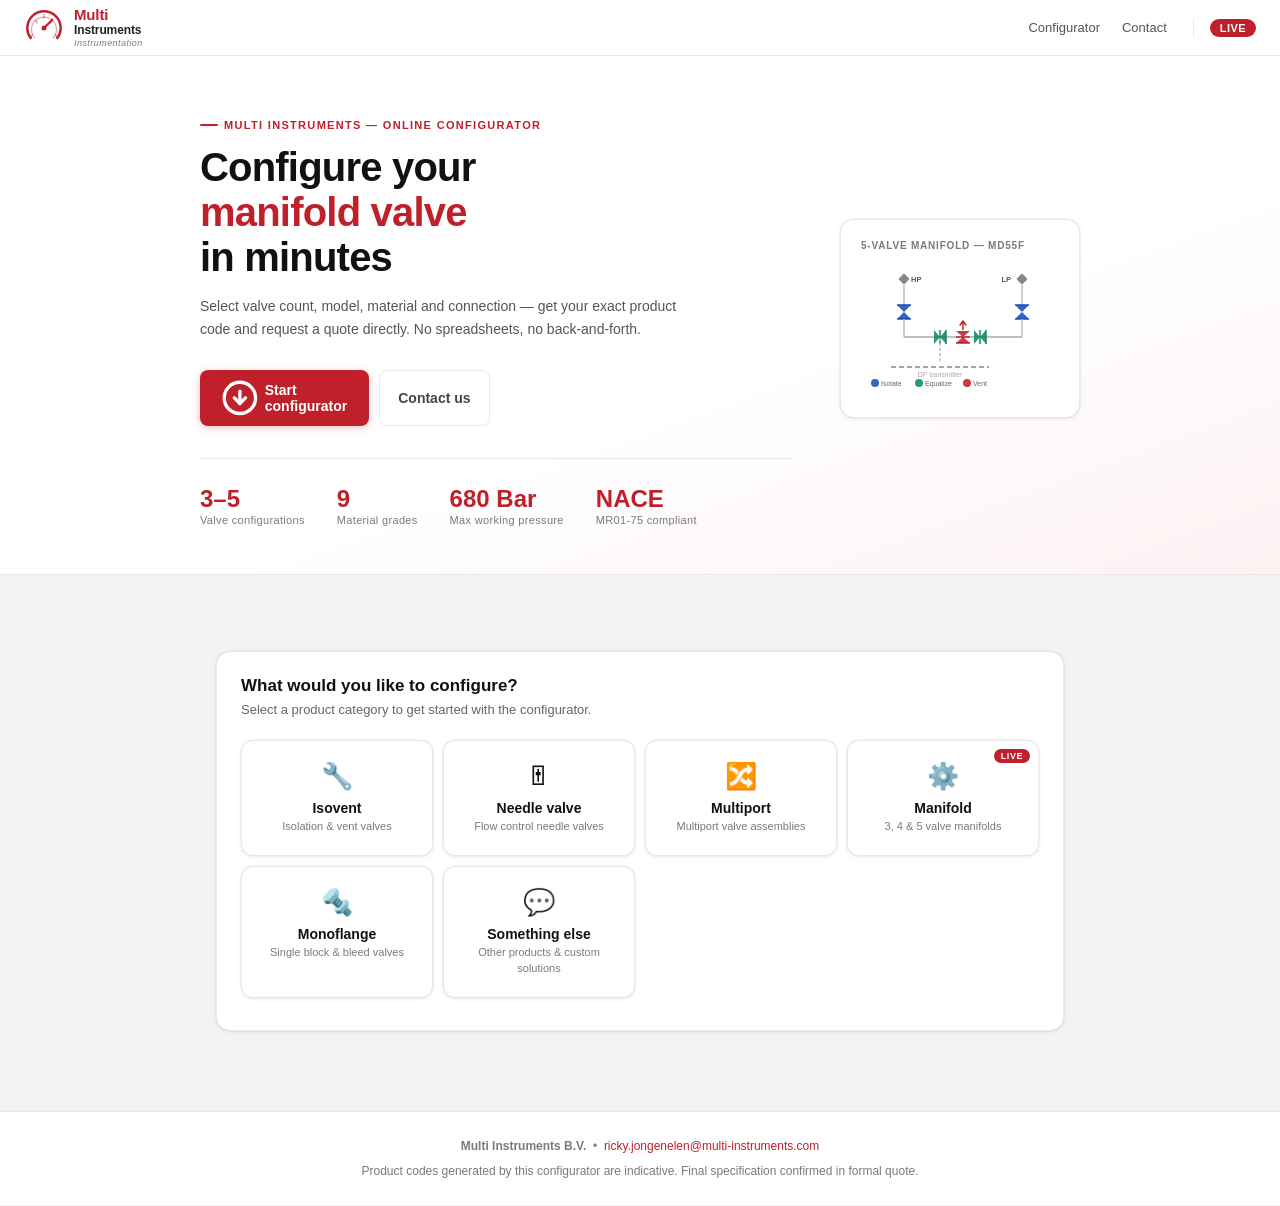
==== bundle.html @ 16dd03d9 "Add self-contained bundle.html for htmlpreview Single file with CSS and JS inlined for zero-dependen" ====
<!DOCTYPE html>
<html lang="en">
<head>
<meta charset="UTF-8">
<meta name="viewport" content="width=device-width,initial-scale=1">
<title>Multi Instruments — Product Configurator</title>
<style>
/* ── Reset & Base ───────────────────────────────────────── */
*, *::before, *::after { box-sizing: border-box; margin: 0; padding: 0; }

:root {
  --red:     #C0202A;
  --red-dk:  #9a1820;
  --red-lt:  rgba(192,32,42,.08);
  --blue:    #1a4db8;
  --green:   #0e8a65;
  --border:  #e8e8e8;
  --bg:      #f2f3f5;
  --text:    #111;
  --muted:   #7a7a7a;
  --card-shadow: 0 1px 4px rgba(0,0,0,.07), 0 0 0 .5px rgba(0,0,0,.06);
}

html { scroll-behavior: smooth; }
body {
  font-family: Arial, sans-serif;
  background: var(--bg);
  color: var(--text);
  min-height: 100vh;
  -webkit-font-smoothing: antialiased;
}

/* ── Topbar ─────────────────────────────────────────────── */
.topbar {
  background: #fff;
  border-bottom: 1px solid var(--border);
  padding: 0 1.5rem;
  height: 56px;
  display: flex;
  align-items: center;
  justify-content: space-between;
  position: sticky;
  top: 0;
  z-index: 100;
}

.logo-wrap {
  display: flex;
  align-items: center;
  gap: 10px;
  text-decoration: none;
}
.logo-mark { width: 40px; height: 40px; flex-shrink: 0; }

.logo-text { display: flex; flex-direction: column; gap: 0; }
.logo-text .l1 {
  font-size: 15px; font-weight: 900; color: var(--red);
  font-family: "Arial Black", sans-serif;
  line-height: 1.1; letter-spacing: -.01em;
}
.logo-text .l2 {
  font-size: 12px; font-weight: 900; color: #222;
  font-family: "Arial Black", sans-serif;
  line-height: 1.1; letter-spacing: -.01em;
}
.logo-text .l3 {
  font-size: 9px; color: var(--muted);
  font-style: italic; letter-spacing: .05em; margin-top: 1px;
}

.topbar-right { display: flex; align-items: center; gap: 1rem; }
.topbar-nav { display: flex; gap: 2px; }
.topbar-nav a {
  font-size: 13px; color: #555; text-decoration: none;
  padding: 5px 10px; border-radius: 6px;
  transition: background .15s, color .15s;
}
.topbar-nav a:hover { background: var(--red-lt); color: var(--red); }

.topbar-divider { width: 1px; height: 20px; background: var(--border); }
.topbar-badge {
  font-size: 11px; background: var(--red); color: #fff;
  padding: 3px 10px; border-radius: 20px;
  font-weight: 700; letter-spacing: .04em;
}

/* ── Hero ───────────────────────────────────────────────── */
.hero {
  background: linear-gradient(160deg, #fff 60%, #fdf1f2 100%);
  border-bottom: 1px solid var(--border);
  padding: 3.5rem 1.5rem 3rem;
}

.hero-inner {
  max-width: 880px;
  margin: 0 auto;
  display: grid;
  grid-template-columns: 1fr auto;
  gap: 3rem;
  align-items: center;
}

.hero-eyebrow {
  display: inline-flex; align-items: center; gap: 6px;
  font-size: 11px; font-weight: 700; letter-spacing: .12em;
  text-transform: uppercase; color: var(--red);
  margin-bottom: .85rem;
}
.hero-eyebrow::before {
  content: ""; width: 18px; height: 2px; background: var(--red); border-radius: 1px;
}

.hero h1 {
  font-size: clamp(1.65rem, 3.5vw, 2.5rem);
  font-weight: 900;
  font-family: "Arial Black", sans-serif;
  color: var(--text);
  line-height: 1.13;
  margin-bottom: .9rem;
  letter-spacing: -.02em;
}
.hero h1 em { font-style: normal; color: var(--red); }

.hero-sub {
  font-size: 14px; color: #555; max-width: 480px;
  line-height: 1.7; margin-bottom: 1.75rem;
}

.hero-actions { display: flex; gap: 10px; flex-wrap: wrap; }

.btn-hero {
  display: inline-flex; align-items: center; gap: 7px;
  background: var(--red); color: #fff;
  padding: 10px 22px; border-radius: 8px;
  font-size: 14px; font-weight: 700; text-decoration: none;
  border: none; cursor: pointer; font-family: inherit;
  transition: background .15s, transform .1s, box-shadow .15s;
  box-shadow: 0 2px 8px rgba(192,32,42,.25);
}
.btn-hero:hover { background: var(--red-dk); transform: translateY(-1px); box-shadow: 0 4px 14px rgba(192,32,42,.3); }

.btn-hero-ghost {
  display: inline-flex; align-items: center; gap: 7px;
  background: transparent; color: #444;
  padding: 10px 18px; border-radius: 8px;
  font-size: 14px; font-weight: 600; text-decoration: none;
  border: 1px solid var(--border); cursor: pointer; font-family: inherit;
  transition: background .15s, border-color .15s;
}
.btn-hero-ghost:hover { background: #f5f5f5; border-color: #ccc; }

/* Spec badges in hero */
.hero-specs {
  display: flex; gap: 0; margin-top: 2rem;
  border-top: 1px solid var(--border); padding-top: 1.75rem;
  flex-wrap: wrap; gap: 2rem;
}
.hero-spec { text-align: left; }
.hero-spec .val {
  font-size: 24px; font-weight: 900; color: var(--red);
  font-family: "Arial Black", sans-serif; line-height: 1;
}
.hero-spec .lbl { font-size: 11px; color: var(--muted); margin-top: 3px; letter-spacing: .03em; }

/* Hero visual (right side) */
.hero-visual {
  width: 240px; flex-shrink: 0;
}
.hero-visual-inner {
  background: #fff;
  border: 1px solid var(--border);
  border-radius: 14px;
  padding: 1.25rem;
  box-shadow: var(--card-shadow);
}
.hero-visual-label {
  font-size: 10px; font-weight: 700; letter-spacing: .08em;
  text-transform: uppercase; color: var(--muted); margin-bottom: .75rem;
}

/* ── Configurator section ───────────────────────────────── */
#configurator { scroll-margin-top: 56px; }
.main { max-width: 880px; margin: 0 auto; padding: 1.75rem 1rem 4rem; }

/* ── Progress ───────────────────────────────────────────── */
.step-header { margin-bottom: 1.25rem; }
.prog { display: flex; gap: 3px; margin-bottom: .6rem; }
.ps {
  flex: 1; height: 3px; border-radius: 2px; background: #ddd;
  transition: background .3s, opacity .3s;
}
.ps.done   { background: var(--red); }
.ps.active { background: var(--red); opacity: .4; }
.prog-meta { display: flex; justify-content: space-between; align-items: center; }
.prog-label { font-size: 11px; color: var(--muted); letter-spacing: .05em; text-transform: uppercase; }
.code-pill {
  font-family: monospace; font-size: 11px;
  background: #111; color: var(--red);
  padding: 3px 10px; border-radius: 20px;
  letter-spacing: .05em; transition: opacity .3s;
}

/* ── Cards ──────────────────────────────────────────────── */
.card {
  background: #fff;
  border-radius: 14px;
  border: 1px solid var(--border);
  padding: 1.5rem;
  margin-bottom: 1rem;
  box-shadow: var(--card-shadow);
}

.stitle { font-size: 17px; font-weight: 700; color: var(--text); margin-bottom: 4px; }
.sdesc  { font-size: 13px; color: #666; margin-bottom: 1.25rem; line-height: 1.6; }

/* ── Landing grid ───────────────────────────────────────── */
.landing-grid {
  display: grid;
  grid-template-columns: repeat(auto-fit, minmax(165px, 1fr));
  gap: 10px; margin-bottom: .5rem;
}

.lcard {
  border: 1px solid var(--border); border-radius: 12px;
  padding: 1.25rem 1rem; cursor: pointer; text-align: center;
  position: relative; overflow: hidden; background: #fff;
  transition: border-color .15s, box-shadow .15s, transform .15s;
  box-shadow: var(--card-shadow);
}
.lcard:hover { border-color: var(--red); box-shadow: 0 4px 16px rgba(192,32,42,.1); transform: translateY(-1px); }
.lcard .licon { font-size: 26px; margin-bottom: 8px; }
.lcard .lname { font-size: 14px; font-weight: 700; color: var(--text); margin-bottom: 3px; }
.lcard .lsub  { font-size: 11px; color: var(--muted); line-height: 1.45; }

.live-badge {
  position: absolute; top: 8px; right: 8px;
  font-size: 9px; background: var(--red); color: #fff;
  padding: 2px 7px; border-radius: 10px;
  font-weight: 700; letter-spacing: .06em;
}

/* ── Valve type cards ───────────────────────────────────── */
.type-grid { display: grid; grid-template-columns: repeat(3, 1fr); gap: 10px; margin-bottom: 1.25rem; }

.tcard {
  border: 1px solid var(--border); border-radius: 12px;
  padding: 1.25rem 1rem 1rem; cursor: pointer; text-align: center;
  background: #fff; position: relative; overflow: hidden;
  transition: border-color .15s, box-shadow .15s, transform .15s;
  box-shadow: var(--card-shadow);
}
.tcard::before {
  content: ""; position: absolute; top: 0; left: 0; right: 0;
  height: 3px; background: #e0e0e0; transition: background .15s;
}
.tcard:hover { border-color: var(--red); box-shadow: 0 4px 14px rgba(192,32,42,.1); transform: translateY(-1px); }
.tcard:hover::before, .tcard.sel::before { background: var(--red); }
.tcard.sel { border-color: var(--red); background: #fffafa; }

.tc-num   { font-size: 42px; font-weight: 900; color: var(--red); line-height: 1.05; font-family: "Arial Black", monospace; }
.tc-label { font-size: 13px; font-weight: 700; color: var(--text); margin-top: 5px; }
.tc-sub   { font-size: 11px; color: var(--muted); margin-top: 3px; line-height: 1.4; }

/* ── Model grid ─────────────────────────────────────────── */
.og { display: grid; grid-template-columns: repeat(auto-fit, minmax(200px, 1fr)); gap: 10px; margin-bottom: 1.1rem; }

.oc {
  border: 1px solid var(--border); border-radius: 12px;
  padding: .9rem; cursor: pointer; background: #fff;
  transition: border-color .15s, box-shadow .15s, transform .12s;
  position: relative; box-shadow: var(--card-shadow);
}
.oc:hover { border-color: var(--red); box-shadow: 0 4px 14px rgba(192,32,42,.1); transform: translateY(-1px); }
.oc.sel   { border-color: var(--red); background: #fffafa; }
.oc.sel::after {
  content: "✓"; position: absolute; top: 9px; right: 11px;
  font-size: 12px; font-weight: 700; color: var(--red);
}
.oc .cc   { font-size: 13px; font-weight: 700; color: var(--red); font-family: monospace; letter-spacing: .05em; margin-bottom: 4px; }
.oc .cdiv { width: 100%; height: 1px; background: #f0f0f0; margin-bottom: 7px; }
.oc .cn   { font-size: 12px; font-weight: 700; color: var(--text); margin-bottom: 3px; }
.oc .cs   { font-size: 11px; color: var(--muted); line-height: 1.45; margin-bottom: 8px; }
.oc .valve-schema { border-radius: 8px; background: #f8f8f8; overflow: hidden; }

/* ── Option cards (smaller) ─────────────────────────────── */
.og2 { display: grid; grid-template-columns: repeat(auto-fit, minmax(148px, 1fr)); gap: 8px; margin-bottom: 1.1rem; }

.oc2 {
  border: 1px solid var(--border); border-radius: 10px;
  padding: .8rem; cursor: pointer; background: #fff;
  transition: border-color .15s, box-shadow .15s, transform .12s;
  position: relative; box-shadow: var(--card-shadow);
}
.oc2:hover { border-color: var(--red); box-shadow: 0 3px 10px rgba(192,32,42,.09); transform: translateY(-1px); }
.oc2.sel   { border-color: var(--red); background: #fffafa; }
.oc2.sel::after {
  content: "✓"; position: absolute; top: 8px; right: 10px;
  font-size: 11px; font-weight: 700; color: var(--red);
}
.oc2 .cc { font-size: 10px; font-weight: 700; color: var(--red); font-family: monospace; letter-spacing: .07em; margin-bottom: 4px; text-transform: uppercase; }
.oc2 .cn { font-size: 13px; font-weight: 600; color: var(--text); }
.oc2 .cs { font-size: 11px; color: var(--muted); margin-top: 2px; line-height: 1.45; }

/* ── Checkbox rows ──────────────────────────────────────── */
.chk-row {
  display: flex; align-items: flex-start; gap: 12px;
  padding: .75rem 1rem; border: 1px solid var(--border);
  border-radius: 9px; cursor: pointer; background: #fff;
  margin-bottom: 8px;
  transition: border-color .15s, box-shadow .15s;
  box-shadow: var(--card-shadow);
}
.chk-row:hover { border-color: var(--red); box-shadow: 0 2px 8px rgba(192,32,42,.08); }
.chk-row.sel   { border-color: var(--red); background: #fffafa; }

.chkbox {
  width: 18px; height: 18px; border-radius: 4px;
  border: 1.5px solid #ccc; background: #fff;
  flex-shrink: 0; margin-top: 1px;
  display: flex; align-items: center; justify-content: center;
  transition: background .15s, border-color .15s;
}
.chk-row.sel .chkbox { background: var(--red); border-color: var(--red); }
.chk-row.sel .chkbox::after {
  content: ""; display: block; width: 9px; height: 6px;
  border-left: 2px solid #fff; border-bottom: 2px solid #fff;
  transform: rotate(-45deg) translateY(-1px);
}

.chk-code {
  font-family: monospace; font-size: 10px; color: var(--red); font-weight: 700;
  background: var(--red-lt); padding: 1px 6px; border-radius: 4px; margin-left: 6px;
}

.note {
  font-size: 12px; color: #555; background: #f8f9fa;
  padding: 10px 14px; border-radius: 8px; margin-bottom: 1rem;
  line-height: 1.6; border-left: 3px solid var(--red);
}

/* ── Buttons ────────────────────────────────────────────── */
.nav { display: flex; gap: 8px; align-items: center; flex-wrap: wrap; padding-top: .25rem; }

.btn {
  padding: 9px 20px; border-radius: 8px; border: 1px solid #d0d0d0;
  background: #fff; cursor: pointer; font-size: 13px; color: #333;
  font-family: inherit; font-weight: 600;
  transition: background .15s, border-color .15s, transform .1s;
}
.btn:hover { background: #f5f5f5; border-color: #bbb; }
.btn.pri   { background: var(--red); color: #fff; border-color: var(--red); box-shadow: 0 2px 8px rgba(192,32,42,.2); }
.btn.pri:hover { background: var(--red-dk); border-color: var(--red-dk); box-shadow: 0 3px 12px rgba(192,32,42,.3); }
.btn.danger  { background: #fff; color: var(--red); border-color: #e0b8b8; }
.btn.danger:hover { background: #fff5f5; }
.btn:disabled { opacity: .35; cursor: default; pointer-events: none; }

/* ── Result card ────────────────────────────────────────── */
.result-card {
  background: #fff; border-radius: 14px; border: 1px solid var(--border);
  padding: 1.5rem; margin-bottom: 1rem; position: relative; overflow: hidden;
  box-shadow: var(--card-shadow);
}
.result-card::before {
  content: ""; position: absolute; top: 0; left: 0; right: 0; height: 3px; background: var(--red);
}

.rcode {
  font-family: monospace; font-size: 20px; font-weight: 700; color: var(--text);
  margin-bottom: .75rem; word-break: break-all; letter-spacing: .05em;
}

.segs { display: flex; flex-wrap: wrap; gap: 5px; margin-bottom: 1.1rem; }
.seg {
  font-size: 11px; padding: 3px 9px; border-radius: 20px;
  background: var(--red-lt); color: var(--red);
  font-family: monospace; font-weight: 700;
  border: 1px solid rgba(192,32,42,.15);
}
.seg.o {
  background: rgba(14,138,101,.08); color: var(--green);
  border-color: rgba(14,138,101,.18);
}

.st { width: 100%; font-size: 13px; border-collapse: collapse; }
.st td { padding: 7px 0; border-bottom: 1px solid #f0f0f0; vertical-align: top; }
.st td:first-child { color: var(--muted); width: 44%; font-size: 12px; }
.st tr:last-child td { border-bottom: none; }

.sec-title {
  font-size: 11px; font-weight: 700; color: var(--muted);
  text-transform: uppercase; letter-spacing: .08em;
  margin-bottom: .75rem; padding-bottom: .5rem; border-bottom: 1px solid #f0f0f0;
}

/* ── Quote list ─────────────────────────────────────────── */
.quote-list { margin-bottom: 1.25rem; }
.quote-item {
  display: flex; align-items: center; gap: 10px;
  padding: .75rem 1rem; border: 1px solid var(--border);
  border-radius: 9px; background: #fafafa; margin-bottom: 8px;
  box-shadow: var(--card-shadow);
}
.quote-item-num {
  width: 22px; height: 22px; border-radius: 50%;
  background: var(--red); color: #fff; font-size: 11px; font-weight: 700;
  display: flex; align-items: center; justify-content: center; flex-shrink: 0;
}
.quote-item-code { font-family: monospace; font-size: 13px; font-weight: 700; color: var(--text); flex: 1; }
.quote-item-del { background: none; border: none; cursor: pointer; color: #ccc; font-size: 16px; padding: 0 4px; transition: color .15s; }
.quote-item-del:hover { color: var(--red); }

/* ── Form ───────────────────────────────────────────────── */
.form-row { display: grid; grid-template-columns: 1fr 1fr; gap: 12px; }
.form-group { margin-bottom: .75rem; }
.form-group label { display: block; font-size: 12px; font-weight: 700; color: #555; margin-bottom: 5px; letter-spacing: .01em; }
.form-group input,
.form-group textarea {
  width: 100%; padding: 9px 12px; border: 1px solid #ddd;
  border-radius: 8px; font-size: 14px; font-family: inherit;
  color: #333; background: #fff;
  transition: border-color .15s, box-shadow .15s;
}
.form-group input:focus,
.form-group textarea:focus {
  outline: none; border-color: var(--red);
  box-shadow: 0 0 0 3px rgba(192,32,42,.1);
}
.form-group textarea { resize: vertical; min-height: 80px; }

/* ── Qty ────────────────────────────────────────────────── */
.qty-row { display: flex; align-items: center; gap: 8px; margin-bottom: 1.25rem; }
.qty-btn {
  width: 32px; height: 32px; border-radius: 8px; border: 1px solid #ddd;
  background: #fff; cursor: pointer; font-size: 18px; color: #555;
  display: flex; align-items: center; justify-content: center;
  transition: border-color .15s, color .15s, background .15s; flex-shrink: 0;
}
.qty-btn:hover { border-color: var(--red); color: var(--red); background: var(--red-lt); }
.qty-input {
  width: 64px; padding: 6px 10px; border: 1px solid #ddd;
  border-radius: 8px; font-size: 16px; font-weight: 700;
  text-align: center; font-family: inherit; color: var(--text);
}
.qty-input:focus { outline: none; border-color: var(--red); box-shadow: 0 0 0 3px rgba(192,32,42,.1); }

/* ── Success ────────────────────────────────────────────── */
.success-wrap { text-align: center; padding: 2.5rem 1rem; }
.success-icon {
  width: 60px; height: 60px; border-radius: 50%;
  background: rgba(14,138,101,.1); border: 2px solid var(--green);
  display: flex; align-items: center; justify-content: center;
  margin: 0 auto 1.25rem;
}
.success-icon::after {
  content: ""; display: block; width: 24px; height: 15px;
  border-left: 3px solid var(--green); border-bottom: 3px solid var(--green);
  transform: rotate(-45deg) translateY(-3px);
}
.success-wrap h3 { font-size: 19px; font-weight: 700; color: var(--text); margin-bottom: .5rem; }
.success-wrap p  { font-size: 13px; color: #666; line-height: 1.7; margin-bottom: 1.5rem; }

.err-msg {
  font-size: 12px; color: var(--red); margin-top: 8px;
  padding: 8px 12px; background: rgba(192,32,42,.05);
  border-radius: 8px; border: 1px solid rgba(192,32,42,.18);
}

/* ── Legend ─────────────────────────────────────────────── */
.legend { display: flex; gap: 14px; flex-wrap: wrap; margin-bottom: 1rem; align-items: center; }
.legend-item { display: flex; align-items: center; gap: 5px; font-size: 11px; color: #555; }
.legend-dot { width: 10px; height: 10px; border-radius: 50%; flex-shrink: 0; }

/* ── Footer ─────────────────────────────────────────────── */
.footer {
  background: #fff; border-top: 1px solid var(--border);
  padding: 1.5rem; text-align: center;
  font-size: 12px; color: var(--muted); line-height: 1.7;
}
.footer a { color: var(--red); text-decoration: none; }
.footer a:hover { text-decoration: underline; }

/* ── Responsive ─────────────────────────────────────────── */
@media (max-width: 720px) {
  .hero-inner { grid-template-columns: 1fr; }
  .hero-visual { display: none; }
  .form-row { grid-template-columns: 1fr; }
  .topbar-nav { display: none; }
  .topbar-divider { display: none; }
}
@media (max-width: 480px) {
  .type-grid { grid-template-columns: repeat(3, 1fr); gap: 6px; }
  .hero { padding: 2rem 1rem 1.75rem; }
  .hero h1 { font-size: 1.55rem; }
  .hero-specs { gap: 1.25rem; }
  .nav { flex-direction: column; align-items: stretch; }
  .nav .btn { text-align: center; }
}

</style>
</head>
<body>

<!-- ── Topbar ──────────────────────────────────────────── -->
<header class="topbar">
  <a class="logo-wrap" href="#" onclick="reset();return false;">
    <!-- Multi Instruments logo mark -->
    <svg class="logo-mark" viewBox="0 0 48 48" fill="none" xmlns="http://www.w3.org/2000/svg">
      <!-- Outer arc (gauge face) -->
      <path d="M8 36 A20 20 0 1 1 40 36" stroke="#C0202A" stroke-width="3" fill="none" stroke-linecap="round"/>
      <!-- Inner arc -->
      <path d="M13 36 A15 15 0 1 1 35 36" stroke="#C0202A" stroke-width="1.5" fill="none" stroke-linecap="round" opacity="0.4"/>
      <!-- Gauge pointer -->
      <line x1="24" y1="24" x2="34" y2="14" stroke="#C0202A" stroke-width="2.5" stroke-linecap="round"/>
      <circle cx="24" cy="24" r="3" fill="#C0202A"/>
      <!-- Tick marks -->
      <line x1="8"  y1="36" x2="10" y2="32" stroke="#C0202A" stroke-width="1.5" stroke-linecap="round" opacity="0.5"/>
      <line x1="40" y1="36" x2="38" y2="32" stroke="#C0202A" stroke-width="1.5" stroke-linecap="round" opacity="0.5"/>
      <line x1="14" y1="15" x2="16" y2="18" stroke="#C0202A" stroke-width="1.5" stroke-linecap="round" opacity="0.5"/>
      <line x1="34" y1="15" x2="32" y2="18" stroke="#C0202A" stroke-width="1.5" stroke-linecap="round" opacity="0.5"/>
      <line x1="24" y1="8"  x2="24" y2="12" stroke="#C0202A" stroke-width="1.5" stroke-linecap="round" opacity="0.5"/>
    </svg>
    <div class="logo-text">
      <span class="l1">Multi</span>
      <span class="l2">Instruments</span>
      <span class="l3">Instrumentation</span>
    </div>
  </a>

  <div class="topbar-right">
    <nav class="topbar-nav">
      <a href="#configurator">Configurator</a>
      <a href="mailto:ricky.jongenelen@multi-instruments.com">Contact</a>
    </nav>
    <div class="topbar-divider"></div>
    <span class="topbar-badge">LIVE</span>
  </div>
</header>

<!-- ── Hero ────────────────────────────────────────────── -->
<section class="hero">
  <div class="hero-inner">
    <div class="hero-content">
      <div class="hero-eyebrow">Multi Instruments — Online Configurator</div>
      <h1>Configure your<br><em>manifold valve</em><br>in minutes</h1>
      <p class="hero-sub">
        Select valve count, model, material and connection — get your exact product code and request a quote directly. No spreadsheets, no back-and-forth.
      </p>
      <div class="hero-actions">
        <a class="btn-hero" href="#configurator">
          <svg viewBox="0 0 16 16" fill="none" xmlns="http://www.w3.org/2000/svg">
            <circle cx="8" cy="8" r="7" stroke="white" stroke-width="1.5"/>
            <polyline points="5.5,8 8,10.5 10.5,8" stroke="white" stroke-width="1.5" stroke-linecap="round" stroke-linejoin="round"/>
            <line x1="8" y1="5" x2="8" y2="10.5" stroke="white" stroke-width="1.5" stroke-linecap="round"/>
          </svg>
          Start configurator
        </a>
        <a class="btn-hero-ghost" href="mailto:ricky.jongenelen@multi-instruments.com">
          Contact us
        </a>
      </div>

      <div class="hero-specs">
        <div class="hero-spec">
          <div class="val">3–5</div>
          <div class="lbl">Valve configurations</div>
        </div>
        <div class="hero-spec">
          <div class="val">9</div>
          <div class="lbl">Material grades</div>
        </div>
        <div class="hero-spec">
          <div class="val">680 Bar</div>
          <div class="lbl">Max working pressure</div>
        </div>
        <div class="hero-spec">
          <div class="val">NACE</div>
          <div class="lbl">MR01-75 compliant</div>
        </div>
      </div>
    </div>

    <!-- Hero visual: mini manifold schematic -->
    <div class="hero-visual">
      <div class="hero-visual-inner">
        <div class="hero-visual-label">5-valve manifold — MD55F</div>
        <svg width="212" height="130" viewBox="0 0 212 130" xmlns="http://www.w3.org/2000/svg">
          <!-- Process connections -->
          <rect x="39" y="12" width="8" height="8" rx="1" fill="#888" transform="rotate(45,43,16)"/>
          <text x="50" y="19" font-size="7.5" font-weight="700" fill="#555" font-family="Arial,sans-serif">HP</text>
          <rect x="157" y="12" width="8" height="8" rx="1" fill="#888" transform="rotate(45,161,16)"/>
          <text x="150" y="19" font-size="7.5" font-weight="700" fill="#555" font-family="Arial,sans-serif" text-anchor="end">LP</text>

          <!-- Stems: process → ISO valves -->
          <line x1="43" y1="22" x2="43" y2="42" stroke="#bbb" stroke-width="1.5"/>
          <line x1="161" y1="22" x2="161" y2="42" stroke="#bbb" stroke-width="1.5"/>

          <!-- ISO valves (blue bowtie, vertical) -->
          <line x1="36" y1="42" x2="50" y2="42" stroke="#1a4db8" stroke-width="1.5"/>
          <polygon points="36,42 50,42 43,49" fill="#1a4db8" opacity="0.88"/>
          <polygon points="36,56 50,56 43,49" fill="#1a4db8" opacity="0.88"/>
          <line x1="36" y1="56" x2="50" y2="56" stroke="#1a4db8" stroke-width="1.5"/>

          <line x1="154" y1="42" x2="168" y2="42" stroke="#1a4db8" stroke-width="1.5"/>
          <polygon points="154,42 168,42 161,49" fill="#1a4db8" opacity="0.88"/>
          <polygon points="154,56 168,56 161,49" fill="#1a4db8" opacity="0.88"/>
          <line x1="154" y1="56" x2="168" y2="56" stroke="#1a4db8" stroke-width="1.5"/>

          <!-- Stems: ISO → body -->
          <line x1="43" y1="56" x2="43" y2="74" stroke="#bbb" stroke-width="1.5"/>
          <line x1="161" y1="56" x2="161" y2="74" stroke="#bbb" stroke-width="1.5"/>

          <!-- Manifold body -->
          <line x1="43" y1="74" x2="161" y2="74" stroke="#aaa" stroke-width="1.5"/>

          <!-- EQ1 (green, horizontal) -->
          <line x1="79" y1="67" x2="79" y2="81" stroke="#0e8a65" stroke-width="1.5"/>
          <polygon points="73,67 73,81 79,74" fill="#0e8a65" opacity="0.88"/>
          <polygon points="85,67 85,81 79,74" fill="#0e8a65" opacity="0.88"/>
          <line x1="85" y1="67" x2="85" y2="81" stroke="#0e8a65" stroke-width="1.5"/>

          <!-- VENT (red, vertical + arrow) -->
          <line x1="95" y1="74" x2="109" y2="74" stroke="#C0202A" stroke-width="1.5"/>
          <polygon points="95,68 109,68 102,74" fill="#C0202A" opacity="0.88"/>
          <polygon points="95,80 109,80 102,74" fill="#C0202A" opacity="0.88"/>
          <line x1="95" y1="80" x2="109" y2="80" stroke="#C0202A" stroke-width="1.5"/>
          <!-- vent arrow up -->
          <line x1="102" y1="58" x2="102" y2="67" stroke="#C0202A" stroke-width="1.5"/>
          <polyline points="99,62 102,58 105,62" stroke="#C0202A" stroke-width="1.5" fill="none" stroke-linecap="round" stroke-linejoin="round"/>

          <!-- EQ2 (green, horizontal) -->
          <line x1="119" y1="67" x2="119" y2="81" stroke="#0e8a65" stroke-width="1.5"/>
          <polygon points="113,67 113,81 119,74" fill="#0e8a65" opacity="0.88"/>
          <polygon points="125,67 125,81 119,74" fill="#0e8a65" opacity="0.88"/>
          <line x1="125" y1="67" x2="125" y2="81" stroke="#0e8a65" stroke-width="1.5"/>

          <!-- Stem: body → instrument -->
          <line x1="79" y1="75" x2="79" y2="100" stroke="#bbb" stroke-width="1.5" stroke-dasharray="3,2"/>

          <!-- Instrument -->
          <line x1="30" y1="104" x2="128" y2="104" stroke="#888" stroke-width="1.5" stroke-dasharray="5,3"/>
          <text x="79" y="114" font-size="7" fill="#aaa" font-family="Arial,sans-serif" text-anchor="middle">DP transmitter</text>

          <!-- Legend -->
          <circle cx="14" cy="120" r="4" fill="#1a4db8" opacity="0.88"/>
          <text x="20" y="123" font-size="7" fill="#666" font-family="Arial,sans-serif">Isolate</text>
          <circle cx="58" cy="120" r="4" fill="#0e8a65" opacity="0.88"/>
          <text x="64" y="123" font-size="7" fill="#666" font-family="Arial,sans-serif">Equalize</text>
          <circle cx="106" cy="120" r="4" fill="#C0202A" opacity="0.88"/>
          <text x="112" y="123" font-size="7" fill="#666" font-family="Arial,sans-serif">Vent</text>
        </svg>
      </div>
    </div>
  </div>
</section>

<!-- ── Configurator ─────────────────────────────────────── -->
<section id="configurator">
  <div class="main">
    <div class="step-header">
      <div class="prog" id="prog"></div>
      <div class="prog-meta">
        <div class="prog-label" id="prog-label"></div>
        <div class="code-pill" id="code-pill" style="opacity:0">—</div>
      </div>
    </div>
    <div id="ct"></div>
  </div>
</section>

<!-- ── Footer ──────────────────────────────────────────── -->
<footer class="footer">
  <p>
    <strong>Multi Instruments B.V.</strong> &nbsp;&bull;&nbsp;
    <a href="mailto:ricky.jongenelen@multi-instruments.com">ricky.jongenelen@multi-instruments.com</a>
  </p>
  <p style="margin-top:4px;">Product codes generated by this configurator are indicative. Final specification confirmed in formal quote.</p>
</footer>

<script>
'use strict';

// ── State ────────────────────────────────────────────────
var productType = null;
var step = 0, valveType = null, model = null, mat = null, conn = null;
var iface = null, oper = null, outputConn = null;
var extras = new Set();
var qty = 1, remarks = '';
var contact = { name: '', company: '', phone: '', email: '' };
var submitted = false, sending = false, sendError = '';
var quoteList = [];

// ── Product data ─────────────────────────────────────────
var MODELS3 = [
  { code: 'MD31D', name: 'Direct mount',      sub: 'Threaded process connections & impulse piping',           schema: 'iso-eq-iso',      iface: ['ISO','IM'], extraConn: [],              extras: ['TST'],                outputConn: [] },
  { code: 'MD31F', name: 'Flat model',        sub: 'Flat body, DIN19213 pt.2 or Rosemount IM; for cabinets', schema: 'iso-eq-iso',      iface: ['ISO','IM'], extraConn: ['BW03'],         extras: ['TST','TC','FC'],      outputConn: [] },
  { code: 'MD31H', name: 'H-model',           sub: 'H-body, DIN19213 pt.2 interface',                        schema: 'iso-eq-iso',      iface: ['ISO'],      extraConn: [],              extras: ['TST','BP','TC','FC'], outputConn: [] },
  { code: 'MD31R', name: 'Remote mount',      sub: 'Remote mount, threaded instrument connection',            schema: 'iso-eq-iso',      iface: null,         extraConn: [],              extras: [],                     outputConn: [] },
  { code: 'MD31T', name: 'T-model',           sub: 'Rosemount 2051CD/3051CD integral mounted',                schema: 'iso-eq-iso',      iface: ['IM'],       extraConn: ['ISOC','BW03'], extras: ['TST','BP','TC','FC'], outputConn: [] },
  { code: 'MD32F', name: 'Flat model (MD32)', sub: 'Flat body, DIN19213 pt.2 or Rosemount IM',               schema: 'iso-eq-iso',      iface: ['ISO','IM'], extraConn: ['BW03'],         extras: ['TST','TC','FC'],      outputConn: [] },
  { code: 'MD32H', name: 'H-model (MD32)',    sub: 'H-body design, DIN19213 pt.2 interface',                  schema: 'iso-eq-iso',      iface: ['ISO'],      extraConn: [],              extras: ['TST','BP','TC','FC'], outputConn: [] },
  { code: 'MD33F', name: 'Flat model (MD33)', sub: 'Flat body, DIN19213 pt.2 or Rosemount IM',               schema: 'iso-eq-iso',      iface: ['ISO','IM'], extraConn: ['BW03'],         extras: ['TST','TC','FC'],      outputConn: [] },
];
var MODELS4 = [
  { code: 'MD41D', name: 'Direct mount',        sub: 'Direct mount — Vent + 2x Isolate + Equalize',                  schema: 'v-iso-eq-iso', iface: ['ISO','IM'], extraConn: [],              extras: [],                     outputConn: ['03N'] },
  { code: 'MD41F', name: 'Flat model',          sub: 'Flat body — Vent + 2x Isolate + Equalize',                     schema: 'v-iso-eq-iso', iface: ['ISO','IM'], extraConn: ['BW03'],         extras: ['TST','TC','FC'],      outputConn: [] },
  { code: 'MD41H', name: 'H-model',             sub: 'H-body — Vent + 2x Isolate + Equalize, DIN19213 pt.2',         schema: 'v-iso-eq-iso', iface: ['ISO'],      extraConn: [],              extras: ['XS','TST','BP'],      outputConn: [] },
  { code: 'MD42T', name: 'T-model',             sub: 'T-model — 2x Isolate + 2x Vent, Rosemount 2051CD/3051CD',      schema: 'iso-2v-iso',   iface: ['IM'],       extraConn: ['ISOC','BW03'], extras: ['TST','BP','TC','FC'], outputConn: [] },
  { code: 'MD42H', name: 'H-model (level)',     sub: 'H-body level — 2x Isolate + 2x Vent, DIN19213 pt.2',          schema: 'iso-2v-iso',   iface: ['ISO'],      extraConn: [],              extras: ['TST','BP','TC','FC'], outputConn: [] },
  { code: 'MD44H', name: 'H-model (lv. 44)',    sub: 'H-body level — 2x Isolate + 2x Vent, DIN19213 pt.2',          schema: 'iso-2v-iso',   iface: ['ISO'],      extraConn: [],              extras: ['TST','BP','TC','FC'], outputConn: [] },
];
var MODELS5 = [
  { code: 'MD51D', name: 'Direct mount',        sub: 'Direct mount — 2x Isolate + Equalize + 2x Vent',              schema: 'iso-v-eq-v-iso',  iface: ['ISO','IM'], extraConn: [],              extras: [],                        outputConn: ['03N'] },
  { code: 'MD51H', name: 'H-model',             sub: 'H-body — 2x Isolate + Equalize + 2x Vent, DIN19213 pt.2',    schema: 'iso-v-eq-v-iso',  iface: ['ISO'],      extraConn: ['ISOC'],         extras: ['TST','BP','TC','FC'],     outputConn: [] },
  { code: 'MD52F', name: 'Flat model',          sub: 'Flat body — 2x Isolate + Equalize + 2x Vent, 80mm pitch',    schema: 'iso-v-eq-v-iso',  iface: ['ISO','IM'], extraConn: ['BW03'],         extras: ['TST','xTST','TC','FC'],   outputConn: ['03N','03BP'] },
  { code: 'MD52H', name: 'H-model (MD52)',      sub: 'H-body — 2x Isolate + Equalize + 2x Vent, 80mm pitch',       schema: 'iso-v-eq-v-iso',  iface: ['ISO'],      extraConn: [],              extras: ['TST','BP','TC','FC'],     outputConn: [] },
  { code: 'MD52T', name: 'T-model',             sub: 'T-model — 2x Isolate + Equalize + 2x Vent, Rosemount',       schema: 'iso-v-eq-v-iso',  iface: ['IM'],       extraConn: ['ISOC','BW03'], extras: ['TST','BP','TC','FC'],     outputConn: [] },
  { code: 'MD53F', name: 'Flat model (MD53)',   sub: 'Flat body — 2x Isolate + Equalize + 2x Vent, 80mm pitch',    schema: 'iso-v-eq-v-iso',  iface: ['ISO','IM'], extraConn: ['BW03'],         extras: ['TST','TC','FC'],          outputConn: [] },
  { code: 'MD55D', name: 'Direct mount (55)',   sub: 'Direct mount — 2x Isolate + 2x Equalize + Vent',             schema: 'iso-eq-v-eq-iso', iface: ['ISO','IM'], extraConn: [],              extras: [],                        outputConn: ['03N'] },
  { code: 'MD55F', name: 'Flat model (55)',     sub: 'Flat body — 2x Isolate + 2x Equalize + Vent, 54mm pitch',   schema: 'iso-eq-v-eq-iso', iface: ['ISO','IM'], extraConn: ['BW03'],         extras: ['xTST','TC','FC'],         outputConn: ['01N','03N'] },
  { code: 'MD55H', name: 'H-model (55)',        sub: 'H-body — 2x Isolate + 2x Equalize + Vent, 54mm pitch',      schema: 'iso-eq-v-eq-iso', iface: ['ISO'],      extraConn: [],              extras: ['TST','BP','TC','FC'],     outputConn: [] },
  { code: 'MD55R', name: 'Remote mount',        sub: 'Remote mount — 2x Isolate + 2x Equalize + Vent',            schema: 'iso-eq-v-eq-iso', iface: null,         extraConn: [],              extras: ['DT'],                     outputConn: ['01N','02N','03N','01BP','02BP','03BP'] },
  { code: 'MD55T', name: 'T-model (55)',        sub: 'T-model — 2x Isolate + 2x Equalize + Vent, Rosemount',      schema: 'iso-eq-v-eq-iso', iface: ['IM'],       extraConn: ['ISOC','BW03'], extras: ['TST','BP','TC','FC'],     outputConn: [] },
  { code: 'MD56F', name: 'Flat model (56)',     sub: 'Flat body — 2x Isolate + 2x Equalize + Vent, IM or DIN19213', schema: 'iso-eq-v-eq-iso', iface: ['ISO','IM'], extraConn: ['BW03'],       extras: ['TST','TC','FC'],          outputConn: [] },
];
var MATERIALS = [
  { code: 'SG',     name: 'AISI 316/L NACE',       sub: 'Standard stainless steel' },
  { code: 'M',      name: 'Alloy 400 (Monel)',      sub: 'Salt water, hydrofluoric acid' },
  { code: 'H',      name: 'Alloy C276 (Hastelloy)', sub: 'Aggressive chemical service' },
  { code: 'INC825', name: 'Alloy 825',              sub: 'Sour oil & gas service' },
  { code: 'INC625', name: 'Alloy 625',              sub: 'High strength, seawater' },
  { code: 'D',      name: 'Duplex',                 sub: 'High strength + corrosion resistance' },
  { code: 'SD',     name: 'Super Duplex',           sub: 'Enhanced corrosion resistance' },
  { code: '6M0',    name: '254SMO / 6Mo',           sub: 'Chloride resistance' },
  { code: 'Ti',     name: 'Titanium Gr 2',          sub: 'Extreme corrosion resistance' },
];
var BASE_CONN = [
  { code: 'N01',  name: '1/4" NPT female',  sub: 'NPT 1/4"' },
  { code: 'N02',  name: '3/8" NPT female',  sub: 'NPT 3/8"' },
  { code: 'N03',  name: '1/2" NPT female',  sub: 'NPT 1/2" — most common' },
  { code: 'BP01', name: '1/4" BSP.P female', sub: 'G1/4" parallel' },
  { code: 'BP02', name: '3/8" BSP.P female', sub: 'G3/8" parallel' },
  { code: 'BP03', name: '1/2" BSP.P female', sub: 'G1/2" parallel' },
];
var EXTRA_CONN = {
  BW03: { code: 'BW03', name: '1/2" Buttweld pipe',          sub: 'sch160, L=100/200mm' },
  ISOC: { code: 'ISOC', name: 'Contra DIN/IEC-Kidney flange', sub: 'Rosemount 3051 specific' },
};
var OUTPUT_CONN = {
  '03N':  { code: '03N',  name: '1/2" NPT female output',   sub: 'Output connector' },
  '01N':  { code: '01N',  name: '1/4" NPT female output',   sub: 'Output connector' },
  '02N':  { code: '02N',  name: '3/8" NPT female output',   sub: 'Output connector' },
  '03BP': { code: '03BP', name: '1/2" BSP.P female output', sub: 'Output connector' },
  '01BP': { code: '01BP', name: '1/4" BSP.P female output', sub: 'Output connector' },
  '02BP': { code: '02BP', name: '3/8" BSP.P female output', sub: 'Output connector' },
};
var IFACE = [
  { code: 'ISO', name: 'DIN 19213 part 2',    sub: 'Standard ISO mounting' },
  { code: 'IM',  name: 'Integral Mounted',    sub: 'Direct mount on transmitter' },
];
var OPER = [
  { code: 'YP', name: 'Mixed + PTFE',           sub: 'Isolate: T-bar | Eq/Vent: Anti-tamper | PTFE' },
  { code: 'YG', name: 'Mixed + Graphite',       sub: 'Isolate: T-bar | Eq/Vent: Anti-tamper | Graphite' },
  { code: 'TP', name: 'All T-bar + PTFE',       sub: 'All valves T-bar | PTFE seal' },
  { code: 'TG', name: 'All T-bar + Graphite',   sub: 'All valves T-bar | Graphite seal' },
  { code: 'AP', name: 'All Anti-tamper + PTFE', sub: 'All valves anti-tamper | PTFE seal' },
  { code: 'AG', name: 'All Anti-tamper + Graphite', sub: 'All valves anti-tamper | Graphite seal' },
];
var EXTRA_OPTS = {
  TST:  { code: 'TST',   name: 'Extra test port',             sub: 'Default 1/4" female' },
  xTST: { code: '2xTST', name: '2x extra test ports',        sub: 'Two 1/4" test ports' },
  BP:   { code: 'BP',    name: 'Plugged test port',           sub: 'Test port plugged' },
  TC:   { code: 'TC',    name: 'Test connector',              sub: 'Includes test port' },
  FC:   { code: 'FC',    name: 'Non-return filling connector', sub: 'Includes test port' },
  XS:   { code: 'XS',    name: 'Compact model',               sub: '100mm compact version' },
  DT:   { code: 'DT',    name: 'Delrin tip valve heads',      sub: 'Valve heads with Delrin tip' },
};

// ── P&ID Valve Schema SVGs ────────────────────────────────
var C_ISO  = '#1a4db8';
var C_EQ   = '#0e8a65';
var C_VENT = '#C0202A';

// Gate/globe valve symbol: two filled triangles meeting at center
// type: 'iso' | 'eq' | 'vent'
// orient: 'v' (vertical, default) | 'h' (horizontal)
function valveSym(x, y, type, orient) {
  var c = type === 'iso' ? C_ISO : type === 'eq' ? C_EQ : C_VENT;
  var pts1, pts2, cap1x1, cap1y1, cap1x2, cap1y2, cap2x1, cap2y1, cap2x2, cap2y2;
  if (orient === 'h') {
    // Horizontal: triangles point left/right
    pts1 = (x-6)+','+(y-7)+' '+(x-6)+','+(y+7)+' '+x+','+y;
    pts2 = (x+6)+','+(y-7)+' '+(x+6)+','+(y+7)+' '+x+','+y;
    cap1x1=x-6; cap1y1=y-7; cap1x2=x-6; cap1y2=y+7;
    cap2x1=x+6; cap2y1=y-7; cap2x2=x+6; cap2y2=y+7;
  } else {
    // Vertical: triangles point up/down
    pts1 = (x-7)+','+(y-6)+' '+(x+7)+','+(y-6)+' '+x+','+y;
    pts2 = (x-7)+','+(y+6)+' '+(x+7)+','+(y+6)+' '+x+','+y;
    cap1x1=x-7; cap1y1=y-6; cap1x2=x+7; cap1y2=y-6;
    cap2x1=x-7; cap2y1=y+6; cap2x2=x+7; cap2y2=y+6;
  }
  return [
    '<line x1="'+cap1x1+'" y1="'+cap1y1+'" x2="'+cap1x2+'" y2="'+cap1y2+'" stroke="'+c+'" stroke-width="1.5"/>',
    '<polygon points="'+pts1+'" fill="'+c+'" opacity="0.88"/>',
    '<polygon points="'+pts2+'" fill="'+c+'" opacity="0.88"/>',
    '<line x1="'+cap2x1+'" y1="'+cap2y1+'" x2="'+cap2x2+'" y2="'+cap2y2+'" stroke="'+c+'" stroke-width="1.5"/>',
  ].join('');
}

// Vent-to-atmosphere symbol (small arrow pointing out)
function ventAtm(x, y, dir) {
  // dir: 'up' | 'right'
  if (dir === 'right') {
    return '<polyline points="'+(x+10)+','+(y)+' '+(x+17)+','+y+'" stroke="'+C_VENT+'" stroke-width="1.5" fill="none"/>'+
           '<polyline points="'+(x+14)+','+(y-3)+' '+(x+17)+','+y+' '+(x+14)+','+(y+3)+'" stroke="'+C_VENT+'" stroke-width="1.5" fill="none"/>';
  }
  return '<polyline points="'+x+','+(y-10)+' '+x+','+(y-17)+'" stroke="'+C_VENT+'" stroke-width="1.5" fill="none"/>'+
         '<polyline points="'+(x-3)+','+(y-14)+' '+x+','+(y-17)+' '+(x+3)+','+(y-14)+'" stroke="'+C_VENT+'" stroke-width="1.5" fill="none"/>';
}

// Small process connection symbol (filled square rotated 45°)
function procConn(x, y, label, labelSide) {
  var s = '<rect x="'+(x-4)+'" y="'+(y-4)+'" width="8" height="8" rx="1" fill="#888" transform="rotate(45,'+x+','+y+')"/>';
  var tx = labelSide === 'right' ? x+7 : x-7;
  var anchor = labelSide === 'right' ? 'start' : 'end';
  s += '<text x="'+tx+'" y="'+(y+3)+'" font-size="7.5" font-weight="700" fill="#555" font-family="Arial,sans-serif" text-anchor="'+anchor+'">'+label+'</text>';
  return s;
}

// Instrument connection symbol (dashed horizontal line)
function instrConn(cx, y, w) {
  var x1 = cx - w/2, x2 = cx + w/2;
  return [
    '<line x1="'+x1+'" y1="'+y+'" x2="'+x2+'" y2="'+y+'" stroke="#777" stroke-width="1.5" stroke-dasharray="4,3"/>',
    '<text x="'+cx+'" y="'+(y+9)+'" font-size="7" fill="#999" font-family="Arial,sans-serif" text-anchor="middle">DP transmitter</text>',
  ].join('');
}

// Pipe line segment
function pipe(x1, y1, x2, y2, color, dashed) {
  return '<line x1="'+x1+'" y1="'+y1+'" x2="'+x2+'" y2="'+y2+'" stroke="'+(color||'#bbb')+'" stroke-width="1.5"'+(dashed?' stroke-dasharray="3,2"':'')+'/>';
}

// Text label
function txt(x, y, s, size, color, anchor) {
  return '<text x="'+x+'" y="'+y+'" font-size="'+(size||8)+'" fill="'+(color||'#888')+'" font-family="Arial,sans-serif" text-anchor="'+(anchor||'middle')+'">'+s+'</text>';
}

function wrapSvg(W, H, content) {
  return '<svg width="'+W+'" height="'+H+'" viewBox="0 0 '+W+' '+H+'" xmlns="http://www.w3.org/2000/svg">'+content+'</svg>';
}

// ── Schema: iso-eq-iso (3-valve) ──────────────────────────
// Layout: HP and LP process → ISO valves → manifold body → EQ valve → instrument
function drawIsoEqIso() {
  var W = 200, H = 116;
  var hpx = 58, lpx = 142;
  var procY = 14;
  var isoY = 44;     // ISO valve center y
  var bodyY = 70;    // manifold body y
  var instrY = 100;  // instrument connection y
  var eqX = 100;     // EQ valve x

  var s = '';

  // Process connection labels & symbols
  s += procConn(hpx, procY, 'HP', 'right');
  s += procConn(lpx, procY, 'LP', 'left');

  // Vertical stems process → ISO valves
  s += pipe(hpx, procY+6, hpx, isoY-7);
  s += pipe(lpx, procY+6, lpx, isoY-7);

  // ISO valves (vertical orientation, flow top→bottom)
  s += valveSym(hpx, isoY, 'iso', 'v');
  s += valveSym(lpx, isoY, 'iso', 'v');

  // Stems ISO → manifold body
  s += pipe(hpx, isoY+7, hpx, bodyY);
  s += pipe(lpx, isoY+7, lpx, bodyY);

  // Manifold body (horizontal)
  s += pipe(hpx, bodyY, lpx, bodyY, '#aaa');

  // EQ valve (horizontal, on body, flow left→right)
  s += valveSym(eqX, bodyY, 'eq', 'h');

  // Stem body → instrument
  s += pipe(eqX, bodyY+1, eqX, instrY-2, '#bbb', true);

  // Instrument
  s += instrConn(eqX, instrY, 80);

  return wrapSvg(W, H, s);
}

// ── Schema: v-iso-eq-iso (4-valve MD41) ──────────────────
// VENT on HP side, 2x ISO, 1 EQ
function drawVIsoEqIso() {
  var W = 200, H = 116;
  var hpx = 58, lpx = 142;
  var ventX = 28;
  var procY = 14;
  var isoY = 44;
  var bodyY = 70;
  var instrY = 100;
  var eqX = 100;

  var s = '';

  s += procConn(hpx, procY, 'HP', 'right');
  s += procConn(lpx, procY, 'LP', 'left');

  // Stems process → ISO valves
  s += pipe(hpx, procY+6, hpx, isoY-7);
  s += pipe(lpx, procY+6, lpx, isoY-7);

  // ISO valves
  s += valveSym(hpx, isoY, 'iso', 'v');
  s += valveSym(lpx, isoY, 'iso', 'v');

  // Stems ISO → body
  s += pipe(hpx, isoY+7, hpx, bodyY);
  s += pipe(lpx, isoY+7, lpx, bodyY);

  // Manifold body
  s += pipe(ventX, bodyY, lpx, bodyY, '#aaa');

  // EQ valve (horizontal)
  s += valveSym(eqX, bodyY, 'eq', 'h');

  // VENT valve (on left end of body, venting up)
  s += valveSym(ventX, bodyY, 'vent', 'v');
  s += ventAtm(ventX, bodyY, 'up');
  s += txt(ventX, bodyY+15, 'VENT', 7, C_VENT);

  // Stem body → instrument
  s += pipe(eqX, bodyY+1, eqX, instrY-2, '#bbb', true);
  s += instrConn(eqX, instrY, 80);

  return wrapSvg(W, H, s);
}

// ── Schema: iso-2v-iso (4-valve MD42/44) ─────────────────
// 2x ISO process valves, 2x VENT on body (level measurement)
function drawIso2VIso() {
  var W = 200, H = 116;
  var hpx = 52, lpx = 148;
  var procY = 14;
  var isoY = 44;
  var bodyY = 70;
  var instrY = 100;
  var vent1X = 82, vent2X = 118;
  var s = '';

  s += procConn(hpx, procY, 'HP', 'right');
  s += procConn(lpx, procY, 'LP', 'left');

  s += pipe(hpx, procY+6, hpx, isoY-7);
  s += pipe(lpx, procY+6, lpx, isoY-7);

  s += valveSym(hpx, isoY, 'iso', 'v');
  s += valveSym(lpx, isoY, 'iso', 'v');

  s += pipe(hpx, isoY+7, hpx, bodyY);
  s += pipe(lpx, isoY+7, lpx, bodyY);

  // Manifold body
  s += pipe(hpx, bodyY, lpx, bodyY, '#aaa');

  // 2x VENT on body
  s += valveSym(vent1X, bodyY, 'vent', 'v');
  s += ventAtm(vent1X, bodyY, 'up');
  s += valveSym(vent2X, bodyY, 'vent', 'v');
  s += ventAtm(vent2X, bodyY, 'up');

  // Instrument between the two vents
  s += pipe(100, bodyY+1, 100, instrY-2, '#bbb', true);
  s += instrConn(100, instrY, 80);

  return wrapSvg(W, H, s);
}

// ── Schema: iso-v-eq-v-iso (5-valve MD51/52) ─────────────
// 2x ISO, 1 EQ, 2x VENT on body
function drawIsoVEqVIso() {
  var W = 200, H = 116;
  var hpx = 44, lpx = 156;
  var procY = 14;
  var isoY = 44;
  var bodyY = 70;
  var instrY = 100;
  var vent1X = 74, eqX = 100, vent2X = 126;
  var s = '';

  s += procConn(hpx, procY, 'HP', 'right');
  s += procConn(lpx, procY, 'LP', 'left');

  s += pipe(hpx, procY+6, hpx, isoY-7);
  s += pipe(lpx, procY+6, lpx, isoY-7);

  s += valveSym(hpx, isoY, 'iso', 'v');
  s += valveSym(lpx, isoY, 'iso', 'v');

  s += pipe(hpx, isoY+7, hpx, bodyY);
  s += pipe(lpx, isoY+7, lpx, bodyY);

  s += pipe(hpx, bodyY, lpx, bodyY, '#aaa');

  // 2x VENT + 1 EQ on body
  s += valveSym(vent1X, bodyY, 'vent', 'v');
  s += ventAtm(vent1X, bodyY, 'up');
  s += valveSym(eqX, bodyY, 'eq', 'h');
  s += valveSym(vent2X, bodyY, 'vent', 'v');
  s += ventAtm(vent2X, bodyY, 'up');

  s += pipe(eqX, bodyY+1, eqX, instrY-2, '#bbb', true);
  s += instrConn(eqX, instrY, 90);

  return wrapSvg(W, H, s);
}

// ── Schema: iso-eq-v-eq-iso (5-valve MD55) ───────────────
// 2x ISO, 2x EQ, 1x VENT (center) on body
function drawIsoEqVEqIso() {
  var W = 200, H = 116;
  var hpx = 44, lpx = 156;
  var procY = 14;
  var isoY = 44;
  var bodyY = 70;
  var instrY = 100;
  var eq1X = 74, ventX = 100, eq2X = 126;
  var s = '';

  s += procConn(hpx, procY, 'HP', 'right');
  s += procConn(lpx, procY, 'LP', 'left');

  s += pipe(hpx, procY+6, hpx, isoY-7);
  s += pipe(lpx, procY+6, lpx, isoY-7);

  s += valveSym(hpx, isoY, 'iso', 'v');
  s += valveSym(lpx, isoY, 'iso', 'v');

  s += pipe(hpx, isoY+7, hpx, bodyY);
  s += pipe(lpx, isoY+7, lpx, bodyY);

  s += pipe(hpx, bodyY, lpx, bodyY, '#aaa');

  // 2x EQ + 1 VENT center on body
  s += valveSym(eq1X, bodyY, 'eq', 'h');
  s += valveSym(ventX, bodyY, 'vent', 'v');
  s += ventAtm(ventX, bodyY, 'up');
  s += valveSym(eq2X, bodyY, 'eq', 'h');

  // Instrument from center (but center is occupied by vent, so offset slightly)
  // Instrument connects from one of the EQ valves
  s += pipe(eq1X, bodyY+1, eq1X, instrY-2, '#bbb', true);
  s += instrConn(eq1X, instrY, 90);

  return wrapSvg(W, H, s);
}

function svgSchema(key) {
  var map = {
    'iso-eq-iso':      drawIsoEqIso,
    'v-iso-eq-iso':    drawVIsoEqIso,
    'iso-2v-iso':      drawIso2VIso,
    'iso-v-eq-v-iso':  drawIsoVEqVIso,
    'iso-eq-v-eq-iso': drawIsoEqVEqIso,
  };
  return (map[key] || drawIsoEqIso)();
}

// ── Helpers ───────────────────────────────────────────────
function AM() { return valveType === 3 ? MODELS3 : valveType === 4 ? MODELS4 : MODELS5; }

function esc(s) {
  return (s || '').replace(/&/g,'&amp;').replace(/</g,'&lt;').replace(/>/g,'&gt;').replace(/"/g,'&quot;');
}

function hasAT() { return ['YP','YG','AP','AG'].indexOf(oper) >= 0; }

function getSteps() {
  var m = AM().find(function(x){ return x.code === model; });
  var s = [{ id: 'valveType' },{ id: 'model' },{ id: 'mat' },{ id: 'conn' }];
  if (m && m.iface && m.iface.length > 1) s.push({ id: 'iface' });
  s.push({ id: 'oper' });
  if (m && m.extras && m.extras.length > 0) s.push({ id: 'extras' });
  if (m && m.outputConn && m.outputConn.length > 0) s.push({ id: 'outputConn' });
  s.push({ id: 'quote' });
  return s;
}

function buildCode() {
  var m = AM().find(function(x){ return x.code === model; });
  if (!m) return '--';
  var p = [model, mat, conn];
  if (m.iface) {
    if (m.iface.length > 1 && iface) p.push(iface);
    else if (m.iface.length === 1) p.push(m.iface[0]);
  }
  if (oper) p.push(oper);
  if (outputConn) p.push(outputConn);
  var skip = ['ATK','BRK'];
  var extStr = Array.from(extras).filter(function(c){ return skip.indexOf(c) < 0; }).map(function(c){ return '.' + c; }).join('');
  return p.filter(Boolean).join('.') + extStr;
}

function buildLabel() {
  var m = AM().find(function(x){ return x.code === model; });
  return (m ? m.name : model) + ' (' + valveType + '-valve)';
}

function buildDetails() {
  var m = AM().find(function(x){ return x.code === model; });
  var allConn = BASE_CONN.concat(Object.values(EXTRA_CONN));
  var ifL = 'N/A';
  if (m && m.iface) {
    if (m.iface.length > 1) ifL = iface || (IFACE[0] || {}).code;
    else ifL = m.iface[0];
  }
  var skip = ['ATK','BRK'];
  var extStr = Array.from(extras).filter(function(c){ return skip.indexOf(c) < 0; }).join(', ') || 'None';
  return {
    valveType: valveType + '-valve',
    model: model, modelName: (m || {}).name || '',
    material: mat, materialName: ((MATERIALS.find(function(x){ return x.code === mat; }) || {}).name || ''),
    conn: conn, connName: ((allConn.find(function(x){ return x.code === conn; }) || {}).name || ''),
    iface: ifL, oper: oper, operName: ((OPER.find(function(x){ return x.code === oper; }) || {}).name || ''),
    extras: extStr, outputConn: outputConn || 'None',
    atk: extras.has('ATK'), brk: extras.has('BRK'), remarks: remarks,
  };
}

function canNext() {
  var steps = getSteps(), s = steps[step];
  if (!s) return false;
  if (s.id === 'valveType')  return valveType !== null;
  if (s.id === 'model')      return !!model;
  if (s.id === 'mat')        return !!mat;
  if (s.id === 'conn')       return !!conn;
  if (s.id === 'iface')      return !!iface;
  if (s.id === 'oper')       return !!oper;
  if (s.id === 'extras' || s.id === 'outputConn') return true;
  if (s.id === 'quote')      return !!(contact.name && contact.email && contact.company);
  return false;
}

var STEP_TITLES = {
  valveType: 'Valve count', model: 'Model', mat: 'Material',
  conn: 'Process connector', iface: 'Instrument interface',
  oper: 'Valve operation', extras: 'Options',
  outputConn: 'Output connector', quote: 'Review & quote',
};

// ── Render ────────────────────────────────────────────────
function render() {
  var prog  = document.getElementById('prog');
  var lbl   = document.getElementById('prog-label');
  var pill  = document.getElementById('code-pill');
  var ct    = document.getElementById('ct');

  if (productType === null) {
    prog.innerHTML = ''; lbl.textContent = ''; pill.style.opacity = '0';
    renderLanding(ct); return;
  }
  if (productType !== 'manifold') {
    prog.innerHTML = ''; lbl.textContent = ''; pill.style.opacity = '0';
    renderComingSoon(ct); return;
  }

  var steps = getSteps();
  prog.innerHTML = steps.map(function(_, i) {
    var c = 'ps' + (i < step ? ' done' : i === step ? ' active' : '');
    return '<div class="' + c + '"></div>';
  }).join('');

  if (step < steps.length) {
    lbl.textContent = 'Step ' + (step+1) + ' of ' + steps.length + '  —  ' + (STEP_TITLES[steps[step].id] || '');
    var c = buildCode();
    if (c !== '--' && step > 1) { pill.textContent = c; pill.style.opacity = '1'; }
    else pill.style.opacity = '0';
  } else {
    lbl.textContent = ''; pill.style.opacity = '0';
  }

  if (submitted) { renderDone(ct); return; }
  var s = steps[step];
  if (!s) { renderQuotePage(ct); return; }
  var fns = {
    valveType: renderValveType, model: renderModel, mat: renderMat,
    conn: renderConn, iface: renderIface, oper: renderOper,
    extras: renderExtras, outputConn: renderOutputConn, quote: renderQuotePage,
  };
  (fns[s.id] || renderValveType)(ct);
}

function navHtml(backOff, nextLabel, nextOff) {
  return '<div class="nav">' +
    '<button class="btn" onclick="goBack()" ' + (backOff ? 'disabled' : '') + '>&#8592; Back</button>' +
    '<button class="btn pri" onclick="goNext()" ' + (nextOff ? 'disabled' : '') + '>' + nextLabel + '</button>' +
  '</div>';
}

// ── Landing ───────────────────────────────────────────────
function renderLanding(ct) {
  var items = [
    { id: 'isovent',    icon: '&#x1F527;', name: 'Isovent',       sub: 'Isolation & vent valves' },
    { id: 'needlevalve',icon: '&#x1F39A;', name: 'Needle valve',   sub: 'Flow control needle valves' },
    { id: 'multiport',  icon: '&#x1F500;', name: 'Multiport',      sub: 'Multiport valve assemblies' },
    { id: 'manifold',   icon: '&#x2699;&#xFE0F;', name: 'Manifold', sub: '3, 4 & 5 valve manifolds', live: true },
    { id: 'monoflange', icon: '&#x1F529;', name: 'Monoflange',     sub: 'Single block & bleed valves' },
    { id: 'other',      icon: '&#x1F4AC;', name: 'Something else', sub: 'Other products & custom solutions' },
  ];
  var cards = items.map(function(p) {
    var badge = p.live ? '<div class="live-badge">LIVE</div>' : '';
    return '<div class="lcard" onclick="selProduct(\'' + p.id + '\')">' +
      '<div class="licon">' + p.icon + '</div>' +
      '<div class="lname">' + p.name + '</div>' +
      '<div class="lsub">' + p.sub + '</div>' + badge + '</div>';
  }).join('');
  ct.innerHTML = '<div class="card"><div class="stitle">What would you like to configure?</div>' +
    '<div class="sdesc">Select a product category to get started with the configurator.</div>' +
    '<div class="landing-grid">' + cards + '</div></div>';
}

function renderComingSoon(ct) {
  var names = { isovent: 'Isovent', needlevalve: 'Needle valve', multiport: 'Multiport', monoflange: 'Monoflange' };
  if (productType === 'other') {
    ct.innerHTML = '<div class="card">' +
      '<div class="stitle">Product enquiry</div>' +
      '<div class="sdesc">Describe what you are looking for and our team will recommend the right solution.</div>' +
      '<div class="form-group"><label>Your enquiry</label>' +
        '<textarea id="other-remarks" placeholder="e.g. I am looking for a custom valve assembly..." style="min-height:120px;" oninput="remarks=this.value">' + esc(remarks) + '</textarea>' +
      '</div>' +
      '<div class="sec-title" style="margin-top:.5rem;">Contact details</div>' +
      '<div class="form-row">' +
        '<div class="form-group"><label>Full name *</label><input placeholder="John Smith" value="' + esc(contact.name) + '" oninput="upC(\'name\',this.value)"></div>' +
        '<div class="form-group"><label>Company *</label><input placeholder="Company B.V." value="' + esc(contact.company) + '" oninput="upC(\'company\',this.value)"></div>' +
      '</div>' +
      '<div class="form-row">' +
        '<div class="form-group"><label>Phone</label><input placeholder="+31 6 12345678" value="' + esc(contact.phone) + '" oninput="upC(\'phone\',this.value)"></div>' +
        '<div class="form-group"><label>Email *</label><input type="email" placeholder="you@company.com" value="' + esc(contact.email) + '" oninput="upC(\'email\',this.value)"></div>' +
      '</div>' +
      (sendError ? '<div class="err-msg">' + sendError + '</div>' : '') +
      '<div class="nav">' +
        '<button class="btn" onclick="selProduct(null)">&#8592; Back</button>' +
        '<button class="btn pri" onclick="sendOtherEnquiry()" id="send-other-btn" ' +
          ((contact.name && contact.email && contact.company && remarks) ? '' : 'disabled') + '>Send enquiry</button>' +
      '</div></div>';
    return;
  }
  var nm = names[productType] || 'This product';
  ct.innerHTML = '<div class="card" style="text-align:center;padding:2.5rem 1.5rem;">' +
    '<div style="font-size:40px;margin-bottom:1rem;">&#x1F6A7;</div>' +
    '<div class="stitle" style="margin-bottom:.5rem;">' + nm + ' configurator coming soon</div>' +
    '<p style="font-size:13px;color:#666;margin-bottom:1.5rem;line-height:1.6;">Contact us directly and we\'ll help you configure the right product.</p>' +
    '<div style="display:flex;gap:10px;justify-content:center;">' +
    '<button class="btn" onclick="selProduct(null)">&#8592; Back</button>' +
    '<a href="mailto:ricky.jongenelen@multi-instruments.com" style="text-decoration:none;"><button class="btn pri">Contact us</button></a>' +
    '</div></div>';
}

// ── Step renderers ────────────────────────────────────────
function renderValveType(ct) {
  var items = [
    { n: 3, sub: 'Double isolate + equalize' },
    { n: 4, sub: 'Isolate + equalize + vent' },
    { n: 5, sub: 'Double equalize/vent' },
  ];
  var cards = items.map(function(t) {
    return '<div class="tcard' + (valveType === t.n ? ' sel' : '') + '" onclick="selVT(' + t.n + ')">' +
      '<div class="tc-num">' + t.n + '</div>' +
      '<div class="tc-label">' + t.n + '-valve</div>' +
      '<div class="tc-sub">' + t.sub + '</div></div>';
  }).join('');
  ct.innerHTML = '<div class="card"><div class="stitle">Select valve count</div>' +
    '<div class="sdesc">Choose the number of valves your application requires.</div>' +
    '<div class="type-grid">' + cards + '</div>' + navHtml(false, 'Next &#8594;', !canNext()) + '</div>';
}

function renderModel(ct) {
  var legend = '<div class="legend">' +
    '<span style="font-size:12px;color:#555;font-weight:600;">Valve legend:</span>' +
    '<span class="legend-item"><span class="legend-dot" style="background:'+C_ISO+'"></span>Isolate</span>' +
    '<span class="legend-item"><span class="legend-dot" style="background:'+C_EQ+'"></span>Equalize</span>' +
    '<span class="legend-item"><span class="legend-dot" style="background:'+C_VENT+'"></span>Vent</span>' +
  '</div>';
  var cards = AM().map(function(m) {
    return '<div class="oc' + (model === m.code ? ' sel' : '') + '" onclick="selModel(\'' + m.code + '\')">' +
      '<div class="cc">' + m.code + '</div><div class="cdiv"></div>' +
      '<div class="cn">' + m.name + '</div>' +
      '<div class="cs">' + m.sub + '</div>' +
      '<div class="valve-schema">' + svgSchema(m.schema) + '</div>' +
    '</div>';
  }).join('');
  ct.innerHTML = '<div class="card"><div class="stitle">Select model</div>' +
    legend + '<div class="og">' + cards + '</div>' + navHtml(false, 'Next &#8594;', !canNext()) + '</div>';
}

function renderMat(ct) {
  var cards = MATERIALS.map(function(o) {
    return '<div class="oc2' + (mat === o.code ? ' sel' : '') + '" onclick="selMat(\'' + o.code + '\')">' +
      '<div class="cc">' + o.code + '</div><div class="cn">' + o.name + '</div><div class="cs">' + o.sub + '</div></div>';
  }).join('');
  ct.innerHTML = '<div class="card"><div class="stitle">Select material</div>' +
    '<div class="sdesc">Wetted parts material. All materials NACE MR01-75 compliant.</div>' +
    '<div class="og2">' + cards + '</div>' + navHtml(false, 'Next &#8594;', !canNext()) + '</div>';
}

function renderConn(ct) {
  var m = AM().find(function(x){ return x.code === model; });
  var all = BASE_CONN.concat((m.extraConn || []).map(function(c){ return EXTRA_CONN[c]; }));
  var cards = all.map(function(o) {
    return '<div class="oc2' + (conn === o.code ? ' sel' : '') + '" onclick="selConn(\'' + o.code + '\')">' +
      '<div class="cc">' + o.code + '</div><div class="cn">' + o.name + '</div><div class="cs">' + o.sub + '</div></div>';
  }).join('');
  ct.innerHTML = '<div class="card"><div class="stitle">Select process connector</div>' +
    '<div class="sdesc">Connection type and size for the process side.</div>' +
    '<div class="og2">' + cards + '</div>' + navHtml(false, 'Next &#8594;', !canNext()) + '</div>';
}

function renderIface(ct) {
  var m = AM().find(function(x){ return x.code === model; });
  var opts = IFACE.filter(function(o){ return m.iface.indexOf(o.code) >= 0; });
  var cards = opts.map(function(o) {
    return '<div class="oc2' + (iface === o.code ? ' sel' : '') + '" onclick="selIface(\'' + o.code + '\')">' +
      '<div class="cc">' + o.code + '</div><div class="cn">' + o.name + '</div><div class="cs">' + o.sub + '</div></div>';
  }).join('');
  ct.innerHTML = '<div class="card"><div class="stitle">Select transmitter interface</div>' +
    '<div class="sdesc">Mounting interface on the instrument side.</div>' +
    '<div class="og2">' + cards + '</div>' + navHtml(false, 'Next &#8594;', !canNext()) + '</div>';
}

function renderOper(ct) {
  var cards = OPER.map(function(o) {
    return '<div class="oc2' + (oper === o.code ? ' sel' : '') + '" onclick="selOper(\'' + o.code + '\')">' +
      '<div class="cc">' + o.code + '</div><div class="cn">' + o.name + '</div><div class="cs">' + o.sub + '</div></div>';
  }).join('');
  ct.innerHTML = '<div class="card"><div class="stitle">Valve operation & packing</div>' +
    '<div class="sdesc">Mixed mode: isolate valves are T-bar, equalize/vent valves are Anti-tamper.</div>' +
    '<div class="note">PTFE: max 200°C &nbsp;|&nbsp; Graphite: max 450°C &nbsp;|&nbsp; Max pressure: 420 Bar (316SS), up to 680 Bar with HP option</div>' +
    '<div class="og2">' + cards + '</div>' + navHtml(false, 'Next &#8594;', !canNext()) + '</div>';
}

function renderExtras(ct) {
  var m = AM().find(function(x){ return x.code === model; });
  var opts = (m.extras || []).map(function(c){ return EXTRA_OPTS[c]; }).filter(Boolean);
  var rows = opts.map(function(o) {
    return '<div class="chk-row' + (extras.has(o.code) ? ' sel' : '') + '" onclick="togExtra(\'' + o.code + '\')">' +
      '<div class="chkbox"></div>' +
      '<div style="flex:1"><div style="font-size:13px;font-weight:600;color:#111;">' + o.name +
        '<span class="chk-code">' + o.code + '</span></div>' +
        '<div style="font-size:11px;color:#888;margin-top:2px;">' + o.sub + '</div>' +
      '</div></div>';
  }).join('');
  ct.innerHTML = '<div class="card"><div class="stitle">Additional options</div>' +
    '<div class="sdesc">All options are optional. Filling/test connectors include the test port.</div>' +
    rows + '<div style="height:.75rem;"></div>' + navHtml(false, 'Next &#8594;', false) + '</div>';
}

function renderOutputConn(ct) {
  var m = AM().find(function(x){ return x.code === model; });
  var opts = (m.outputConn || []).map(function(c){ return OUTPUT_CONN[c]; }).filter(Boolean);
  var rows = opts.map(function(o) {
    return '<div class="chk-row' + (outputConn === o.code ? ' sel' : '') + '" onclick="togOut(\'' + o.code + '\')">' +
      '<div class="chkbox"></div>' +
      '<div style="flex:1"><div style="font-size:13px;font-weight:600;color:#111;">' + o.name +
        '<span class="chk-code">' + o.code + '</span></div>' +
        '<div style="font-size:11px;color:#888;margin-top:2px;">' + o.sub + '</div>' +
      '</div></div>';
  }).join('');
  ct.innerHTML = '<div class="card"><div class="stitle">Output connector <span style="font-size:12px;font-weight:400;color:#888;">(optional)</span></div>' +
    '<div class="sdesc">Select an output connector for the instrument side, or skip to continue.</div>' +
    rows + '<div style="height:.75rem;"></div>' + navHtml(false, 'Next &#8594;', false) + '</div>';
}

function renderQuotePage(ct) {
  var code = buildCode();
  var m = AM().find(function(x){ return x.code === model; });
  var allConn = BASE_CONN.concat(Object.values(EXTRA_CONN));
  var ifL = 'N/A — remote mount';
  if (m && m.iface) {
    if (m.iface.length > 1) ifL = iface ? ((IFACE.find(function(x){ return x.code === iface; }) || {}).name || iface) : '--';
    else ifL = ((IFACE.find(function(x){ return m.iface && x.code === m.iface[0]; }) || {}).name || '');
  }
  var skip = ['ATK','BRK'];
  var bp = [model, mat, conn];
  if (m && m.iface) {
    if (m.iface.length > 1 && iface) bp.push(iface);
    else if (m.iface && m.iface.length === 1) bp.push(m.iface[0]);
  }
  if (oper) bp.push(oper);
  if (outputConn) bp.push(outputConn);
  var segs = bp.filter(Boolean).map(function(p){ return '<span class="seg">' + p + '</span>'; }).join('');
  extras.forEach(function(c){ if (skip.indexOf(c) < 0) segs += '<span class="seg o">' + c + '</span>'; });
  var extStr = Array.from(extras).filter(function(c){ return skip.indexOf(c) < 0; }).join(', ') || 'None';
  var rows = [
    ['Valve type', valveType + '-valve manifold'],
    ['Model', model + ' — ' + ((m || {}).name || '')],
    ['Material', ((MATERIALS.find(function(x){ return x.code === mat; }) || {}).name || '--')],
    ['Process connection', ((allConn.find(function(x){ return x.code === conn; }) || {}).name || '--')],
    ['Instrument interface', ifL],
    ['Valve operation', ((OPER.find(function(x){ return x.code === oper; }) || {}).name || '--')],
    ['Additional options', extStr],
    ['Output connector', outputConn || 'None'],
  ].map(function(r){ return '<tr><td>' + r[0] + '</td><td style="font-weight:600">' + r[1] + '</td></tr>'; }).join('');

  var listHtml = '';
  if (quoteList.length > 0) {
    var items = quoteList.map(function(item, i) {
      return '<div class="quote-item">' +
        '<div class="quote-item-num">' + (i+1) + '</div>' +
        '<div style="flex:1">' +
          '<div class="quote-item-code">' + item.code + '</div>' +
          '<div style="font-size:11px;color:#888;">' + item.label + ' &nbsp;&bull;&nbsp; qty: ' + item.qty + '</div>' +
        '</div>' +
        '<button class="quote-item-del" onclick="removeItem(' + i + ')" title="Remove">&#10005;</button>' +
      '</div>';
    }).join('');
    listHtml = '<div class="sec-title">Items already in quote (' + quoteList.length + ')</div>' +
      '<div class="quote-list">' + items + '</div>';
  }

  var atkRow = hasAT()
    ? '<div class="chk-row' + (extras.has('ATK') ? ' sel' : '') + '" onclick="togExtra(\'ATK\')">' +
        '<div class="chkbox"></div><div style="flex:1"><div style="font-size:13px;font-weight:600;color:#111;">Anti-tamper key' +
        '<span class="chk-code">ATK</span></div><div style="font-size:11px;color:#888;margin-top:2px;">Key to operate anti-tamper valves</div></div></div>'
    : '<p style="font-size:12px;color:#aaa;font-style:italic;margin-bottom:8px;">Anti-tamper key not applicable for TP / TG valve operation.</p>';
  var brkRow = '<div class="chk-row' + (extras.has('BRK') ? ' sel' : '') + '" onclick="togExtra(\'BRK\')">' +
    '<div class="chkbox"></div><div style="flex:1"><div style="font-size:13px;font-weight:600;color:#111;">Mounting bracket' +
    '<span class="chk-code">BRK</span></div><div style="font-size:11px;color:#888;margin-top:2px;">Bracket model TBD — confirmed in quote</div></div></div>';

  ct.innerHTML =
    listHtml +
    '<div class="result-card">' +
      '<div style="font-size:11px;font-weight:700;color:#888;text-transform:uppercase;letter-spacing:.07em;margin-bottom:.5rem;">Model code</div>' +
      '<div class="rcode">' + code + '</div>' +
      '<div class="segs">' + segs + '</div>' +
      '<table class="st">' + rows + '</table>' +
    '</div>' +
    '<div class="card">' +
      '<div class="sec-title">Quantity</div>' +
      '<div class="qty-row">' +
        '<button class="qty-btn" onclick="chgQty(-1)">&#8722;</button>' +
        '<input class="qty-input" id="qty-inp" type="number" min="1" value="' + qty + '" oninput="setQty(this.value)">' +
        '<button class="qty-btn" onclick="chgQty(1)">+</button>' +
        '<span style="font-size:13px;color:#888;">pieces</span>' +
      '</div>' +
      '<div class="sec-title">Accessories</div>' +
      atkRow + brkRow +
      '<div style="height:.75rem;"></div>' +
      '<div class="sec-title">Contact details</div>' +
      '<div class="form-row">' +
        '<div class="form-group"><label>Full name *</label><input placeholder="John Smith" value="' + esc(contact.name) + '" oninput="upC(\'name\',this.value)"></div>' +
        '<div class="form-group"><label>Company *</label><input placeholder="Company B.V." value="' + esc(contact.company) + '" oninput="upC(\'company\',this.value)"></div>' +
      '</div>' +
      '<div class="form-row">' +
        '<div class="form-group"><label>Phone</label><input placeholder="+31 6 12345678" value="' + esc(contact.phone) + '" oninput="upC(\'phone\',this.value)"></div>' +
        '<div class="form-group"><label>Email *</label><input type="email" placeholder="you@company.com" value="' + esc(contact.email) + '" oninput="upC(\'email\',this.value)"></div>' +
      '</div>' +
      '<div class="form-group"><label>Remarks / questions</label>' +
        '<textarea placeholder="Specific requirements, questions or remarks..." oninput="remarks=this.value">' + esc(remarks) + '</textarea>' +
      '</div>' +
      (sendError ? '<div class="err-msg">' + sendError + '</div>' : '') +
      '<div class="nav">' +
        '<button class="btn" onclick="goBack()">&#8592; Back</button>' +
        '<button class="btn pri" id="send-btn" onclick="sendQuote()" ' + (canNext() && !sending ? '' : 'disabled') + '>' +
          (sending ? 'Sending…' : 'Send quote request') +
        '</button>' +
        '<button class="btn" onclick="addAndConfigure()">+ Add another model</button>' +
        '<button class="btn danger" onclick="reset()">Start over</button>' +
      '</div>' +
    '</div>';
}

function renderDone(ct) {
  var listHtml = '';
  if (quoteList.length > 0) {
    var items = quoteList.map(function(item, i) {
      return '<div class="quote-item">' +
        '<div class="quote-item-num">' + (i+1) + '</div>' +
        '<div style="flex:1">' +
          '<div class="quote-item-code">' + item.code + '</div>' +
          '<div style="font-size:11px;color:#888;">' + item.label +
            ' &nbsp;&bull;&nbsp; qty: ' + item.qty +
            (item.details.atk ? ' &nbsp;&bull;&nbsp; ATK' : '') +
            (item.details.brk ? ' &nbsp;&bull;&nbsp; BRK' : '') +
          '</div>' +
        '</div></div>';
    }).join('');
    listHtml = '<div class="sec-title" style="margin-bottom:.75rem;">Items in this quote (' + quoteList.length + ')</div>' +
      '<div class="quote-list">' + items + '</div>';
  }
  ct.innerHTML = '<div class="card"><div class="success-wrap">' +
    '<div class="success-icon"></div>' +
    '<h3>Quote request sent!</h3>' +
    '<p>Your request has been sent to Multi Instruments.<br>We will reach out to <strong>' + esc(contact.email) + '</strong> shortly.</p>' +
    '</div>' + listHtml +
    '<div style="display:flex;gap:10px;justify-content:center;flex-wrap:wrap;padding-bottom:1rem;">' +
    '<button class="btn pri" onclick="reset()">Start over</button>' +
    '<button class="btn" onclick="configureAnother()">+ Configure another</button>' +
    '</div></div>';
}

// ── Actions ───────────────────────────────────────────────
function sendOtherEnquiry() {
  if (!contact.name || !contact.email || !contact.company || !remarks) return;
  sending = true; sendError = ''; render();
  setTimeout(function(){ sending = false; submitted = true; render(); }, 900);
}

function sendQuote() {
  if (!canNext() || sending) return;
  quoteList.push({ code: buildCode(), label: buildLabel(), qty: qty, details: buildDetails() });
  sending = true; sendError = ''; render();
  setTimeout(function(){ sending = false; submitted = true; render(); }, 900);
}

function addAndConfigure() {
  quoteList.push({ code: buildCode(), label: buildLabel(), qty: qty, details: buildDetails() });
  step = 0; valveType = null; model = null; mat = null; conn = null;
  iface = null; oper = null; qty = 1; outputConn = null;
  extras = new Set(); remarks = ''; submitted = false; sending = false; sendError = '';
  render();
}

function removeItem(idx) { quoteList.splice(idx, 1); render(); }

function reset() {
  productType = null; step = 0; valveType = null; model = null; mat = null;
  conn = null; iface = null; oper = null; qty = 1; outputConn = null;
  extras = new Set(); remarks = '';
  contact = { name: '', company: '', phone: '', email: '' };
  submitted = false; sending = false; sendError = ''; quoteList = [];
  render();
}

function configureAnother() {
  step = 0; valveType = null; model = null; mat = null; conn = null;
  iface = null; oper = null; qty = 1; outputConn = null;
  extras = new Set(); remarks = ''; submitted = false; sending = false; sendError = '';
  render();
}

function selProduct(id) {
  productType = id;
  if (id === 'manifold') {
    step = 0; valveType = null; model = null; mat = null; conn = null;
    iface = null; oper = null; qty = 1; outputConn = null; extras = new Set(); remarks = '';
  }
  render();
}
function selVT(v) { valveType = v; model = null; mat = null; conn = null; iface = null; oper = null; outputConn = null; extras = new Set(); render(); }
function selModel(c) {
  model = c; mat = null; conn = null; iface = null; oper = null; outputConn = null; extras = new Set();
  var m = AM().find(function(x){ return x.code === c; });
  if (m && m.iface && m.iface.length === 1) iface = m.iface[0];
  render();
}
function selMat(c)   { mat   = c; render(); }
function selConn(c)  { conn  = c; render(); }
function selIface(c) { iface = c; render(); }
function selOper(c)  { oper  = c; render(); }
function togExtra(c) { if (extras.has(c)) extras.delete(c); else extras.add(c); render(); }
function togOut(c)   { outputConn = outputConn === c ? null : c; render(); }
function chgQty(d)   { qty = Math.max(1, qty + d); var el = document.getElementById('qty-inp'); if (el) el.value = qty; }
function setQty(v)   { qty = Math.max(1, parseInt(v) || 1); }

function upC(k, v) {
  contact[k] = v;
  var b = document.getElementById('send-btn');
  if (b) b.disabled = !canNext() || sending;
  var b2 = document.getElementById('send-other-btn');
  if (b2) b2.disabled = !(contact.name && contact.email && contact.company && remarks);
}

function goNext() {
  var steps = getSteps(), s = steps[step];
  if (canNext() || s.id === 'extras' || s.id === 'outputConn') { step++; render(); }
}
function goBack() { if (step > 0) { step--; render(); } }

render();
</script>
</body>
</html>
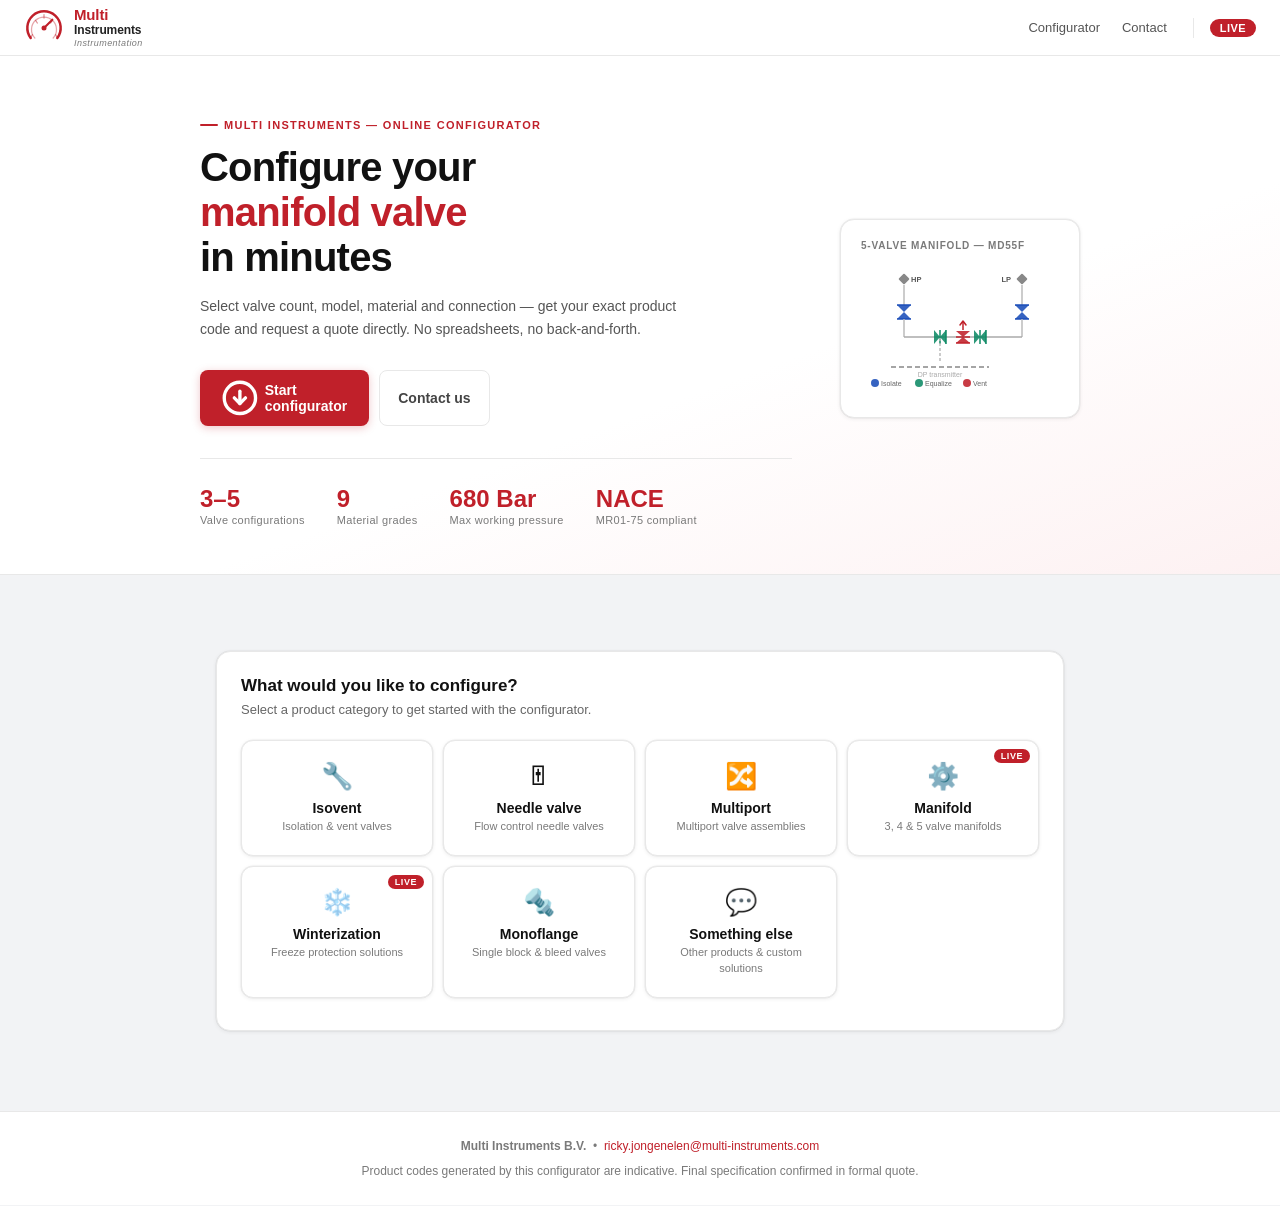
==== commit 752c4ddb: "Add winterization request tool - Two-column layout: form (contact, manufacturer, 9 options) + live s" ====
--- a/bundle.html
+++ b/bundle.html
@@ -486,6 +486,8 @@
   .form-row { grid-template-columns: 1fr; }
   .topbar-nav { display: none; }
   .topbar-divider { display: none; }
+  .w-layout { grid-template-columns: 1fr !important; }
+  .w-opts { grid-template-columns: repeat(2,1fr) !important; }
 }
 @media (max-width: 480px) {
   .type-grid { grid-template-columns: repeat(3, 1fr); gap: 6px; }
@@ -688,6 +690,57 @@
 var contact = { name: '', company: '', phone: '', email: '' };
 var submitted = false, sending = false, sendError = '';
 var quoteList = [];
+
+// ── Winterization state ───────────────────────────────────
+var wState = {
+  name: '', company: '', phone: '', email: '', remarks: '',
+  ambient: '-45°C', heatingSource: 'Electric', voltage: '240VAC',
+  manifold: 'Three Valve', application: 'Standard DP',
+  processTemp: '-40 to 200°C', materials: 'AISI 316L (NACE)',
+  instrument: 'IEC 61518', process: 'BSPP',
+  manufacturer: 'Rosemount', model: '3051SMV',
+  focusedField: 'Application', submitted: false, sending: false,
+};
+
+var W_OPTIONS = {
+  'Ambient':        ['-20°C', '-45°C', '-50°C', '-55°C', '-60°C'],
+  'Heating Source': ['Electric', 'Steam/Glycol'],
+  'Voltage':        ['120VAC', '240VAC', '277VAC', 'n/a'],
+  'Manifold':       ['Two Valve', 'Three Valve', 'Four Valve', 'Five Valve', 'DBB Special'],
+  'Application':    ['Static Pressure', 'Standard DP', 'DP Flow', 'DP Level', 'Absolute Pressure'],
+  'Process Temp':   ['-40 to 200°C', '-40 to 450°C', '-40 to -50°C'],
+  'Materials':      ['AISI 316L (NACE)', 'Duplex', 'Monel', 'Hastelloy', 'Special'],
+  'Instrument':     ['DIN 19213', 'IEC 61518', 'Rosemount Integral Mount'],
+  'Process':        ['NPT', 'BSPP', 'BSPT'],
+};
+var W_KEY_MAP = {
+  'Ambient': 'ambient', 'Heating Source': 'heatingSource', 'Voltage': 'voltage',
+  'Manifold': 'manifold', 'Application': 'application', 'Process Temp': 'processTemp',
+  'Materials': 'materials', 'Instrument': 'instrument', 'Process': 'process',
+};
+var W_HELP = {
+  'Ambient':        'Defines the minimum outdoor temperature the winterization package must handle.',
+  'Heating Source': 'Select the preferred heating method for freeze protection.',
+  'Voltage':        'Narrows compatible electric heating configurations and control components.',
+  'Manifold':       'Specifies the manifold arrangement for the instrument connection set.',
+  'Application':    'Identifies the intended pressure or differential pressure use case.',
+  'Process Temp':   'Process temperature range the enclosure and components must tolerate.',
+  'Materials':      'Narrows wetted material options for corrosion, NACE, and media compatibility.',
+  'Instrument':     'Identifies the mounting/interface standard for the instrument assembly.',
+  'Process':        'Sets the process connection standard or thread style.',
+  'Manufacturer':   'Browse supported transmitter manufacturers.',
+  'Model':          'Matching model families for the selected manufacturer.',
+};
+var W_MANUFACTURERS = {
+  'Rosemount':         ['3051SMV','3051STG','3051STA','3051SCD','3051SCG','3051SCA','3051TG','3051TA','3051CD','3051CG','3051CA','2051CD','2051CG','2051TG','2051TA','2051G','2088A','2088G'],
+  'Yokogawa':          ['EJX530','EJX630','EJX430','EJX440','EJA110E','EJX110A','EJA130E','EJX130A','EJA120E','EJX120A','EJA310E','EJX310A','EJA510E','EJX510A','EJX610A','EJX910A','EJX930A'],
+  'Endress + Hauser':  ['PMC71','PMD55','PMD75','PMP51','PMP71'],
+  'Honeywell':         ['SMV800','STD800','STG800','STA800','STD700','STG700','STA700'],
+  'Krohne':            ['PC 5060','DP 7060'],
+  'ABB':               ['266DSH','266MST','266GST','266HSH','266CSH','266CST','266JSH','266JST','266 Modbus'],
+  'Foxboro':           ['IAP10','IAP20','IGP10','IGP20','IGP25','IGP50','IGP60','IDP10','IDP15','IDP25','IDP31','IDP32','IDP50','IMV25','IMV30','IMV31'],
+  'Siemens':           ['P500','P420','P320','P410','P DS III','P310'],
+};
 
 // ── Product data ─────────────────────────────────────────
 var MODELS3 = [
@@ -1164,6 +1217,10 @@
     prog.innerHTML = ''; lbl.textContent = ''; pill.style.opacity = '0';
     renderLanding(ct); return;
   }
+  if (productType === 'winterization') {
+    prog.innerHTML = ''; lbl.textContent = ''; pill.style.opacity = '0';
+    renderWinterization(ct); return;
+  }
   if (productType !== 'manifold') {
     prog.innerHTML = ''; lbl.textContent = ''; pill.style.opacity = '0';
     renderComingSoon(ct); return;
@@ -1208,9 +1265,10 @@
     { id: 'isovent',    icon: '&#x1F527;', name: 'Isovent',       sub: 'Isolation & vent valves' },
     { id: 'needlevalve',icon: '&#x1F39A;', name: 'Needle valve',   sub: 'Flow control needle valves' },
     { id: 'multiport',  icon: '&#x1F500;', name: 'Multiport',      sub: 'Multiport valve assemblies' },
-    { id: 'manifold',   icon: '&#x2699;&#xFE0F;', name: 'Manifold', sub: '3, 4 & 5 valve manifolds', live: true },
-    { id: 'monoflange', icon: '&#x1F529;', name: 'Monoflange',     sub: 'Single block & bleed valves' },
-    { id: 'other',      icon: '&#x1F4AC;', name: 'Something else', sub: 'Other products & custom solutions' },
+    { id: 'manifold',      icon: '&#x2699;&#xFE0F;', name: 'Manifold',      sub: '3, 4 & 5 valve manifolds', live: true },
+    { id: 'winterization', icon: '&#x2744;&#xFE0F;', name: 'Winterization', sub: 'Freeze protection solutions', live: true },
+    { id: 'monoflange',    icon: '&#x1F529;',        name: 'Monoflange',    sub: 'Single block & bleed valves' },
+    { id: 'other',         icon: '&#x1F4AC;',        name: 'Something else', sub: 'Other products & custom solutions' },
   ];
   var cards = items.map(function(p) {
     var badge = p.live ? '<div class="live-badge">LIVE</div>' : '';
@@ -1259,6 +1317,165 @@
     '<button class="btn" onclick="selProduct(null)">&#8592; Back</button>' +
     '<a href="mailto:ricky.jongenelen@multi-instruments.com" style="text-decoration:none;"><button class="btn pri">Contact us</button></a>' +
     '</div></div>';
+}
+
+// ── Winterization renderer ────────────────────────────────
+function renderWinterization(ct) {
+  if (wState.submitted) { renderWinterizationDone(ct); return; }
+
+  var models = W_MANUFACTURERS[wState.manufacturer] || [];
+
+  // Scorecard rows
+  var envFit = wState.ambient === '-60°C' ? 'Extreme service' : (wState.ambient === '-55°C' || wState.ambient === '-50°C') ? 'Low-temp service' : 'Standard cold-weather service';
+  var heatPath = wState.heatingSource === 'Electric' ? wState.heatingSource + ' · ' + wState.voltage : wState.heatingSource;
+  var scoreRows = [
+    { label: 'Environmental fit',  val: envFit },
+    { label: 'Heating path',       val: heatPath },
+    { label: 'Measurement style',  val: wState.application + ' · ' + wState.manifold },
+    { label: 'Instrument match',   val: wState.manufacturer + ' ' + wState.model },
+    { label: 'Process connection', val: wState.process + ' · ' + wState.instrument },
+    { label: 'Material',           val: wState.materials },
+  ];
+
+  // Options selects
+  var optHtml = Object.keys(W_OPTIONS).map(function(label) {
+    var key = W_KEY_MAP[label];
+    var opts = W_OPTIONS[label].map(function(o) {
+      return '<option value="' + esc(o) + '"' + (wState[key] === o ? ' selected' : '') + '>' + esc(o) + '</option>';
+    }).join('');
+    return '<div class="form-group">' +
+      '<label style="font-size:12px;font-weight:700;color:#555;display:block;margin-bottom:5px;">' + label + '</label>' +
+      '<select onchange="wSet(\'' + key + '\',this.value)" onfocus="wFocus(\'' + label + '\')" style="width:100%;padding:9px 12px;border:1px solid #ddd;border-radius:8px;font-size:13px;font-family:inherit;color:#333;background:#fff;">' +
+      opts + '</select></div>';
+  }).join('');
+
+  // Manufacturer options
+  var mfgOpts = Object.keys(W_MANUFACTURERS).map(function(m) {
+    return '<option value="' + esc(m) + '"' + (wState.manufacturer === m ? ' selected' : '') + '>' + esc(m) + '</option>';
+  }).join('');
+
+  // Model options
+  var mdlOpts = models.map(function(m) {
+    return '<option value="' + esc(m) + '"' + (wState.model === m ? ' selected' : '') + '>' + esc(m) + '</option>';
+  }).join('');
+
+  var canSend = !!(wState.name && wState.email && wState.company);
+
+  ct.innerHTML =
+    // ── Layout wrapper
+    '<div style="display:grid;grid-template-columns:1fr 320px;gap:16px;align-items:start;">' +
+
+    // ── LEFT COLUMN
+    '<div>' +
+
+    // Contact card
+    '<div class="card" style="margin-bottom:16px;">' +
+      '<div class="stitle" style="margin-bottom:4px;">Contact details</div>' +
+      '<div class="sdesc">Who should we get back to?</div>' +
+      '<div class="form-row">' +
+        '<div class="form-group"><label style="font-size:12px;font-weight:700;color:#555;display:block;margin-bottom:5px;">Full name *</label>' +
+          '<input placeholder="John Smith" value="' + esc(wState.name) + '" oninput="wSet(\'name\',this.value)" style="width:100%;padding:9px 12px;border:1px solid #ddd;border-radius:8px;font-size:14px;font-family:inherit;"></div>' +
+        '<div class="form-group"><label style="font-size:12px;font-weight:700;color:#555;display:block;margin-bottom:5px;">Company *</label>' +
+          '<input placeholder="Company B.V." value="' + esc(wState.company) + '" oninput="wSet(\'company\',this.value)" style="width:100%;padding:9px 12px;border:1px solid #ddd;border-radius:8px;font-size:14px;font-family:inherit;"></div>' +
+      '</div>' +
+      '<div class="form-row">' +
+        '<div class="form-group"><label style="font-size:12px;font-weight:700;color:#555;display:block;margin-bottom:5px;">Phone</label>' +
+          '<input placeholder="+31 6 12345678" value="' + esc(wState.phone) + '" oninput="wSet(\'phone\',this.value)" style="width:100%;padding:9px 12px;border:1px solid #ddd;border-radius:8px;font-size:14px;font-family:inherit;"></div>' +
+        '<div class="form-group"><label style="font-size:12px;font-weight:700;color:#555;display:block;margin-bottom:5px;">Email *</label>' +
+          '<input type="email" placeholder="you@company.com" value="' + esc(wState.email) + '" oninput="wSet(\'email\',this.value)" style="width:100%;padding:9px 12px;border:1px solid #ddd;border-radius:8px;font-size:14px;font-family:inherit;"></div>' +
+      '</div>' +
+    '</div>' +
+
+    // Manufacturer card
+    '<div class="card" style="margin-bottom:16px;">' +
+      '<div class="stitle" style="margin-bottom:4px;">Transmitter</div>' +
+      '<div class="sdesc">Select your instrument manufacturer and model.</div>' +
+      '<div class="form-row">' +
+        '<div class="form-group"><label style="font-size:12px;font-weight:700;color:#555;display:block;margin-bottom:5px;">Manufacturer</label>' +
+          '<select onchange="wMfg(this.value)" onfocus="wFocus(\'Manufacturer\')" style="width:100%;padding:9px 12px;border:1px solid #ddd;border-radius:8px;font-size:13px;font-family:inherit;">' + mfgOpts + '</select></div>' +
+        '<div class="form-group"><label style="font-size:12px;font-weight:700;color:#555;display:block;margin-bottom:5px;">Model</label>' +
+          '<select onchange="wSet(\'model\',this.value)" onfocus="wFocus(\'Model\')" style="width:100%;padding:9px 12px;border:1px solid #ddd;border-radius:8px;font-size:13px;font-family:inherit;">' + mdlOpts + '</select></div>' +
+      '</div>' +
+    '</div>' +
+
+    // Options card
+    '<div class="card" style="margin-bottom:16px;">' +
+      '<div class="stitle" style="margin-bottom:4px;">Project requirements</div>' +
+      '<div class="sdesc">Click any field to see why it matters.</div>' +
+      '<div style="display:grid;grid-template-columns:repeat(3,1fr);gap:12px;">' + optHtml + '</div>' +
+    '</div>' +
+
+    // Remarks + submit
+    '<div class="card">' +
+      '<div class="form-group"><label style="font-size:12px;font-weight:700;color:#555;display:block;margin-bottom:5px;">Remarks / questions</label>' +
+        '<textarea placeholder="Any specific requirements or questions..." oninput="wSet(\'remarks\',this.value)" style="width:100%;padding:9px 12px;border:1px solid #ddd;border-radius:8px;font-size:14px;font-family:inherit;min-height:80px;resize:vertical;">' + esc(wState.remarks) + '</textarea></div>' +
+      '<div class="nav">' +
+        '<button class="btn" onclick="selProduct(null)">&#8592; Back</button>' +
+        '<button class="btn pri" onclick="sendWinterization()" ' + (canSend && !wState.sending ? '' : 'disabled') + '>' + (wState.sending ? 'Sending…' : 'Send request') + '</button>' +
+      '</div>' +
+    '</div>' +
+
+    '</div>' + // end left column
+
+    // ── RIGHT COLUMN
+    '<div>' +
+
+    // Focus insight card
+    '<div class="card" style="margin-bottom:16px;">' +
+      '<div class="sec-title">Field insight</div>' +
+      '<div style="font-size:15px;font-weight:700;color:var(--text);margin-bottom:8px;">' + esc(wState.focusedField) + '</div>' +
+      '<div style="font-size:13px;color:#666;line-height:1.6;">' + (W_HELP[wState.focusedField] || 'Click any field to see why it matters.') + '</div>' +
+    '</div>' +
+
+    // Scorecard
+    '<div class="card">' +
+      '<div class="sec-title">Configuration summary</div>' +
+      scoreRows.map(function(r) {
+        return '<div style="padding:8px 0;border-bottom:1px solid #f0f0f0;">' +
+          '<div style="font-size:11px;color:var(--muted);">' + r.label + '</div>' +
+          '<div style="font-size:13px;font-weight:700;margin-top:2px;">' + esc(r.val) + '</div>' +
+        '</div>';
+      }).join('') +
+    '</div>' +
+
+    '</div>' + // end right column
+    '</div>'; // end grid
+}
+
+function renderWinterizationDone(ct) {
+  ct.innerHTML = '<div class="card"><div class="success-wrap">' +
+    '<div class="success-icon"></div>' +
+    '<h3>Request sent!</h3>' +
+    '<p>Your winterization request has been sent to Multi Instruments.<br>We will reach out to <strong>' + esc(wState.email) + '</strong> shortly.</p>' +
+    '</div>' +
+    '<div style="display:flex;gap:10px;justify-content:center;padding-bottom:1rem;">' +
+    '<button class="btn pri" onclick="resetWinterization()">New request</button>' +
+    '<button class="btn" onclick="selProduct(null)">Back to overview</button>' +
+    '</div></div>';
+}
+
+function wSet(key, val) { wState[key] = val; renderWinterization(document.getElementById('ct')); }
+function wMfg(val) {
+  wState.manufacturer = val;
+  var models = W_MANUFACTURERS[val] || [];
+  wState.model = models[0] || '';
+  renderWinterization(document.getElementById('ct'));
+}
+function wFocus(label) { wState.focusedField = label; renderWinterization(document.getElementById('ct')); }
+function sendWinterization() {
+  if (!wState.name || !wState.email || !wState.company || wState.sending) return;
+  wState.sending = true;
+  renderWinterization(document.getElementById('ct'));
+  setTimeout(function() { wState.sending = false; wState.submitted = true; renderWinterization(document.getElementById('ct')); }, 900);
+}
+function resetWinterization() {
+  wState = { name: '', company: '', phone: '', email: '', remarks: '',
+    ambient: '-45°C', heatingSource: 'Electric', voltage: '240VAC',
+    manifold: 'Three Valve', application: 'Standard DP', processTemp: '-40 to 200°C',
+    materials: 'AISI 316L (NACE)', instrument: 'IEC 61518', process: 'BSPP',
+    manufacturer: 'Rosemount', model: '3051SMV', focusedField: 'Application',
+    submitted: false, sending: false };
+  renderWinterization(document.getElementById('ct'));
 }
 
 // ── Step renderers ────────────────────────────────────────
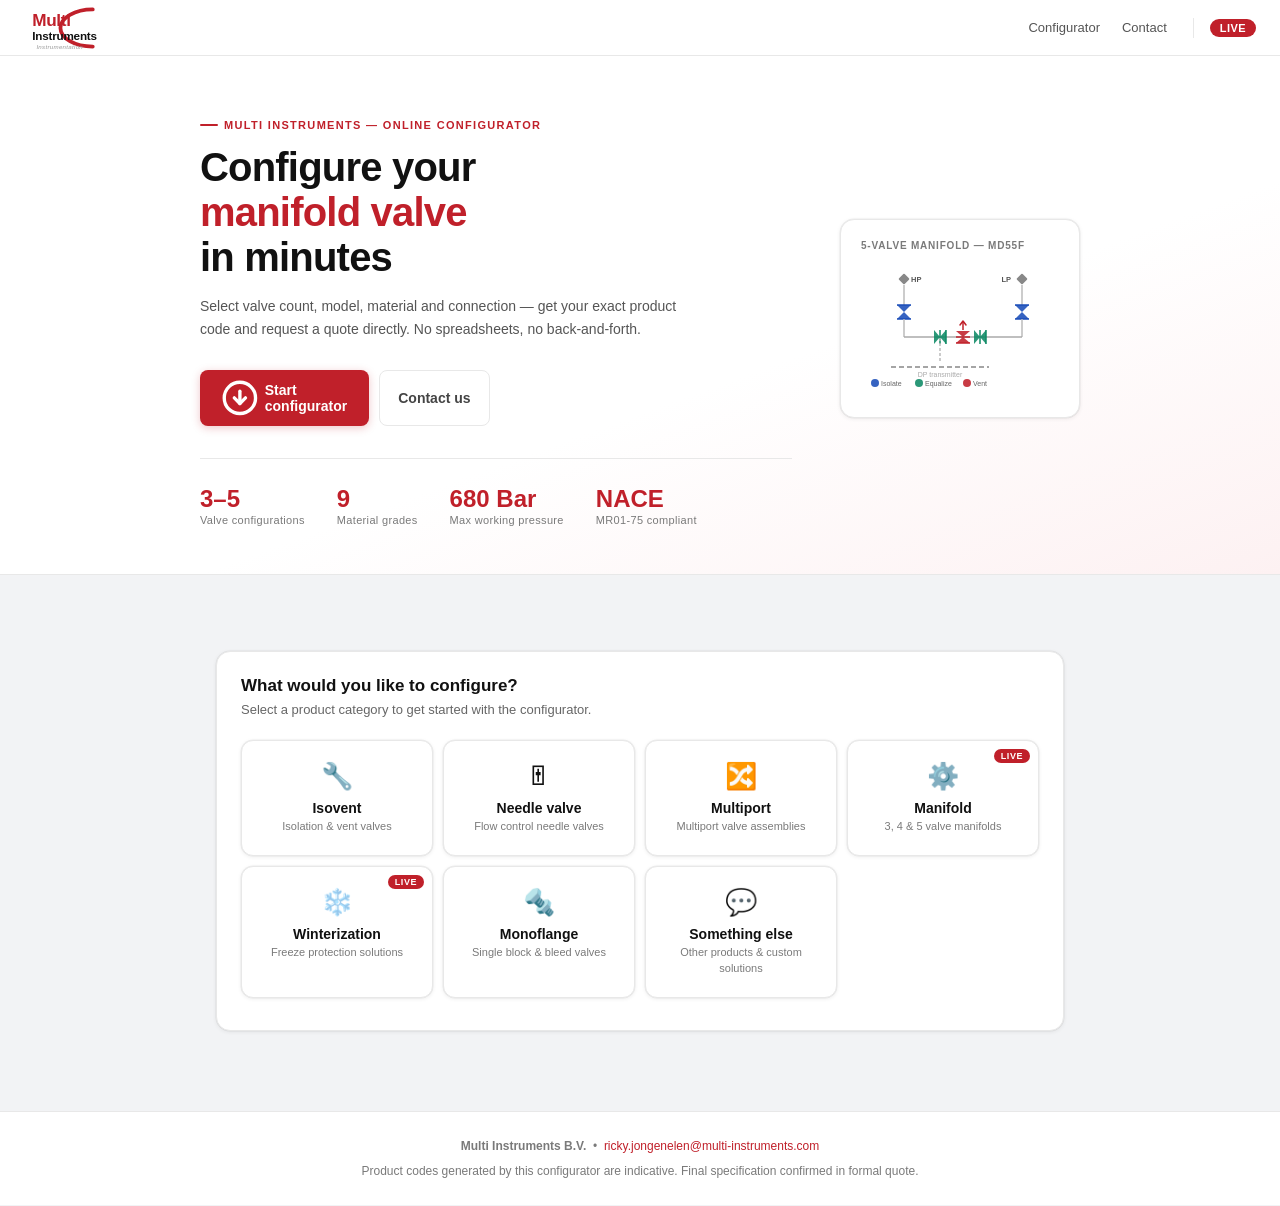
==== commit 449190e9: "Three UX fixes: logo, navigation, winterization order - Logo: replace gauge SVG with accurate Multi " ====
--- a/bundle.html
+++ b/bundle.html
@@ -505,27 +505,17 @@
 <!-- ── Topbar ──────────────────────────────────────────── -->
 <header class="topbar">
   <a class="logo-wrap" href="#" onclick="reset();return false;">
-    <!-- Multi Instruments logo mark -->
-    <svg class="logo-mark" viewBox="0 0 48 48" fill="none" xmlns="http://www.w3.org/2000/svg">
-      <!-- Outer arc (gauge face) -->
-      <path d="M8 36 A20 20 0 1 1 40 36" stroke="#C0202A" stroke-width="3" fill="none" stroke-linecap="round"/>
-      <!-- Inner arc -->
-      <path d="M13 36 A15 15 0 1 1 35 36" stroke="#C0202A" stroke-width="1.5" fill="none" stroke-linecap="round" opacity="0.4"/>
-      <!-- Gauge pointer -->
-      <line x1="24" y1="24" x2="34" y2="14" stroke="#C0202A" stroke-width="2.5" stroke-linecap="round"/>
-      <circle cx="24" cy="24" r="3" fill="#C0202A"/>
-      <!-- Tick marks -->
-      <line x1="8"  y1="36" x2="10" y2="32" stroke="#C0202A" stroke-width="1.5" stroke-linecap="round" opacity="0.5"/>
-      <line x1="40" y1="36" x2="38" y2="32" stroke="#C0202A" stroke-width="1.5" stroke-linecap="round" opacity="0.5"/>
-      <line x1="14" y1="15" x2="16" y2="18" stroke="#C0202A" stroke-width="1.5" stroke-linecap="round" opacity="0.5"/>
-      <line x1="34" y1="15" x2="32" y2="18" stroke="#C0202A" stroke-width="1.5" stroke-linecap="round" opacity="0.5"/>
-      <line x1="24" y1="8"  x2="24" y2="12" stroke="#C0202A" stroke-width="1.5" stroke-linecap="round" opacity="0.5"/>
+    <!-- Multi Instruments logo — SVG recreation -->
+    <svg viewBox="0 0 158 64" fill="none" xmlns="http://www.w3.org/2000/svg" style="height:44px;width:auto;flex-shrink:0;">
+      <!-- Red arc: wraps top/left/bottom, opens to the right -->
+      <path d="M100,5 A47,27 0 1 0 100,59" stroke="#C0202A" stroke-width="5.5" fill="none" stroke-linecap="round"/>
+      <!-- "Multi" bold red -->
+      <text x="12" y="29" font-family="Arial Black,Arial,sans-serif" font-weight="900" font-size="25" fill="#C0202A" letter-spacing="-0.5">Multi</text>
+      <!-- "Instruments" bold dark -->
+      <text x="12" y="50" font-family="Arial Black,Arial,sans-serif" font-weight="900" font-size="17" fill="#111" letter-spacing="-0.3">Instruments</text>
+      <!-- "Instrumentation" italic small -->
+      <text x="18" y="62" font-family="Arial,sans-serif" font-style="italic" font-size="9" fill="#999" letter-spacing="0.4">Instrumentation</text>
     </svg>
-    <div class="logo-text">
-      <span class="l1">Multi</span>
-      <span class="l2">Instruments</span>
-      <span class="l3">Instrumentation</span>
-    </div>
   </a>
 
   <div class="topbar-right">
@@ -1368,10 +1358,29 @@
     // ── LEFT COLUMN
     '<div>' +
 
-    // Contact card
+    // 1. Manufacturer card
     '<div class="card" style="margin-bottom:16px;">' +
+      '<div class="stitle" style="margin-bottom:4px;">Transmitter</div>' +
+      '<div class="sdesc">Select your instrument manufacturer and model.</div>' +
+      '<div class="form-row">' +
+        '<div class="form-group"><label style="font-size:12px;font-weight:700;color:#555;display:block;margin-bottom:5px;">Manufacturer</label>' +
+          '<select onchange="wMfg(this.value)" onfocus="wFocus(\'Manufacturer\')" style="width:100%;padding:9px 12px;border:1px solid #ddd;border-radius:8px;font-size:13px;font-family:inherit;">' + mfgOpts + '</select></div>' +
+        '<div class="form-group"><label style="font-size:12px;font-weight:700;color:#555;display:block;margin-bottom:5px;">Model</label>' +
+          '<select onchange="wSet(\'model\',this.value)" onfocus="wFocus(\'Model\')" style="width:100%;padding:9px 12px;border:1px solid #ddd;border-radius:8px;font-size:13px;font-family:inherit;">' + mdlOpts + '</select></div>' +
+      '</div>' +
+    '</div>' +
+
+    // 2. Options card
+    '<div class="card" style="margin-bottom:16px;">' +
+      '<div class="stitle" style="margin-bottom:4px;">Project requirements</div>' +
+      '<div class="sdesc">Click any field to see why it matters.</div>' +
+      '<div style="display:grid;grid-template-columns:repeat(3,1fr);gap:12px;">' + optHtml + '</div>' +
+    '</div>' +
+
+    // 3. Contact + submit (at the end)
+    '<div class="card">' +
       '<div class="stitle" style="margin-bottom:4px;">Contact details</div>' +
-      '<div class="sdesc">Who should we get back to?</div>' +
+      '<div class="sdesc">Almost done — who should we get back to?</div>' +
       '<div class="form-row">' +
         '<div class="form-group"><label style="font-size:12px;font-weight:700;color:#555;display:block;margin-bottom:5px;">Full name *</label>' +
           '<input placeholder="John Smith" value="' + esc(wState.name) + '" oninput="wSet(\'name\',this.value)" style="width:100%;padding:9px 12px;border:1px solid #ddd;border-radius:8px;font-size:14px;font-family:inherit;"></div>' +
@@ -1384,29 +1393,6 @@
         '<div class="form-group"><label style="font-size:12px;font-weight:700;color:#555;display:block;margin-bottom:5px;">Email *</label>' +
           '<input type="email" placeholder="you@company.com" value="' + esc(wState.email) + '" oninput="wSet(\'email\',this.value)" style="width:100%;padding:9px 12px;border:1px solid #ddd;border-radius:8px;font-size:14px;font-family:inherit;"></div>' +
       '</div>' +
-    '</div>' +
-
-    // Manufacturer card
-    '<div class="card" style="margin-bottom:16px;">' +
-      '<div class="stitle" style="margin-bottom:4px;">Transmitter</div>' +
-      '<div class="sdesc">Select your instrument manufacturer and model.</div>' +
-      '<div class="form-row">' +
-        '<div class="form-group"><label style="font-size:12px;font-weight:700;color:#555;display:block;margin-bottom:5px;">Manufacturer</label>' +
-          '<select onchange="wMfg(this.value)" onfocus="wFocus(\'Manufacturer\')" style="width:100%;padding:9px 12px;border:1px solid #ddd;border-radius:8px;font-size:13px;font-family:inherit;">' + mfgOpts + '</select></div>' +
-        '<div class="form-group"><label style="font-size:12px;font-weight:700;color:#555;display:block;margin-bottom:5px;">Model</label>' +
-          '<select onchange="wSet(\'model\',this.value)" onfocus="wFocus(\'Model\')" style="width:100%;padding:9px 12px;border:1px solid #ddd;border-radius:8px;font-size:13px;font-family:inherit;">' + mdlOpts + '</select></div>' +
-      '</div>' +
-    '</div>' +
-
-    // Options card
-    '<div class="card" style="margin-bottom:16px;">' +
-      '<div class="stitle" style="margin-bottom:4px;">Project requirements</div>' +
-      '<div class="sdesc">Click any field to see why it matters.</div>' +
-      '<div style="display:grid;grid-template-columns:repeat(3,1fr);gap:12px;">' + optHtml + '</div>' +
-    '</div>' +
-
-    // Remarks + submit
-    '<div class="card">' +
       '<div class="form-group"><label style="font-size:12px;font-weight:700;color:#555;display:block;margin-bottom:5px;">Remarks / questions</label>' +
         '<textarea placeholder="Any specific requirements or questions..." oninput="wSet(\'remarks\',this.value)" style="width:100%;padding:9px 12px;border:1px solid #ddd;border-radius:8px;font-size:14px;font-family:inherit;min-height:80px;resize:vertical;">' + esc(wState.remarks) + '</textarea></div>' +
       '<div class="nav">' +
@@ -1754,6 +1740,8 @@
 }
 
 function configureAnother() {
+  // Go back to the landing page so the user can pick any product
+  productType = null;
   step = 0; valveType = null; model = null; mat = null; conn = null;
   iface = null; oper = null; qty = 1; outputConn = null;
   extras = new Set(); remarks = ''; submitted = false; sending = false; sendError = '';
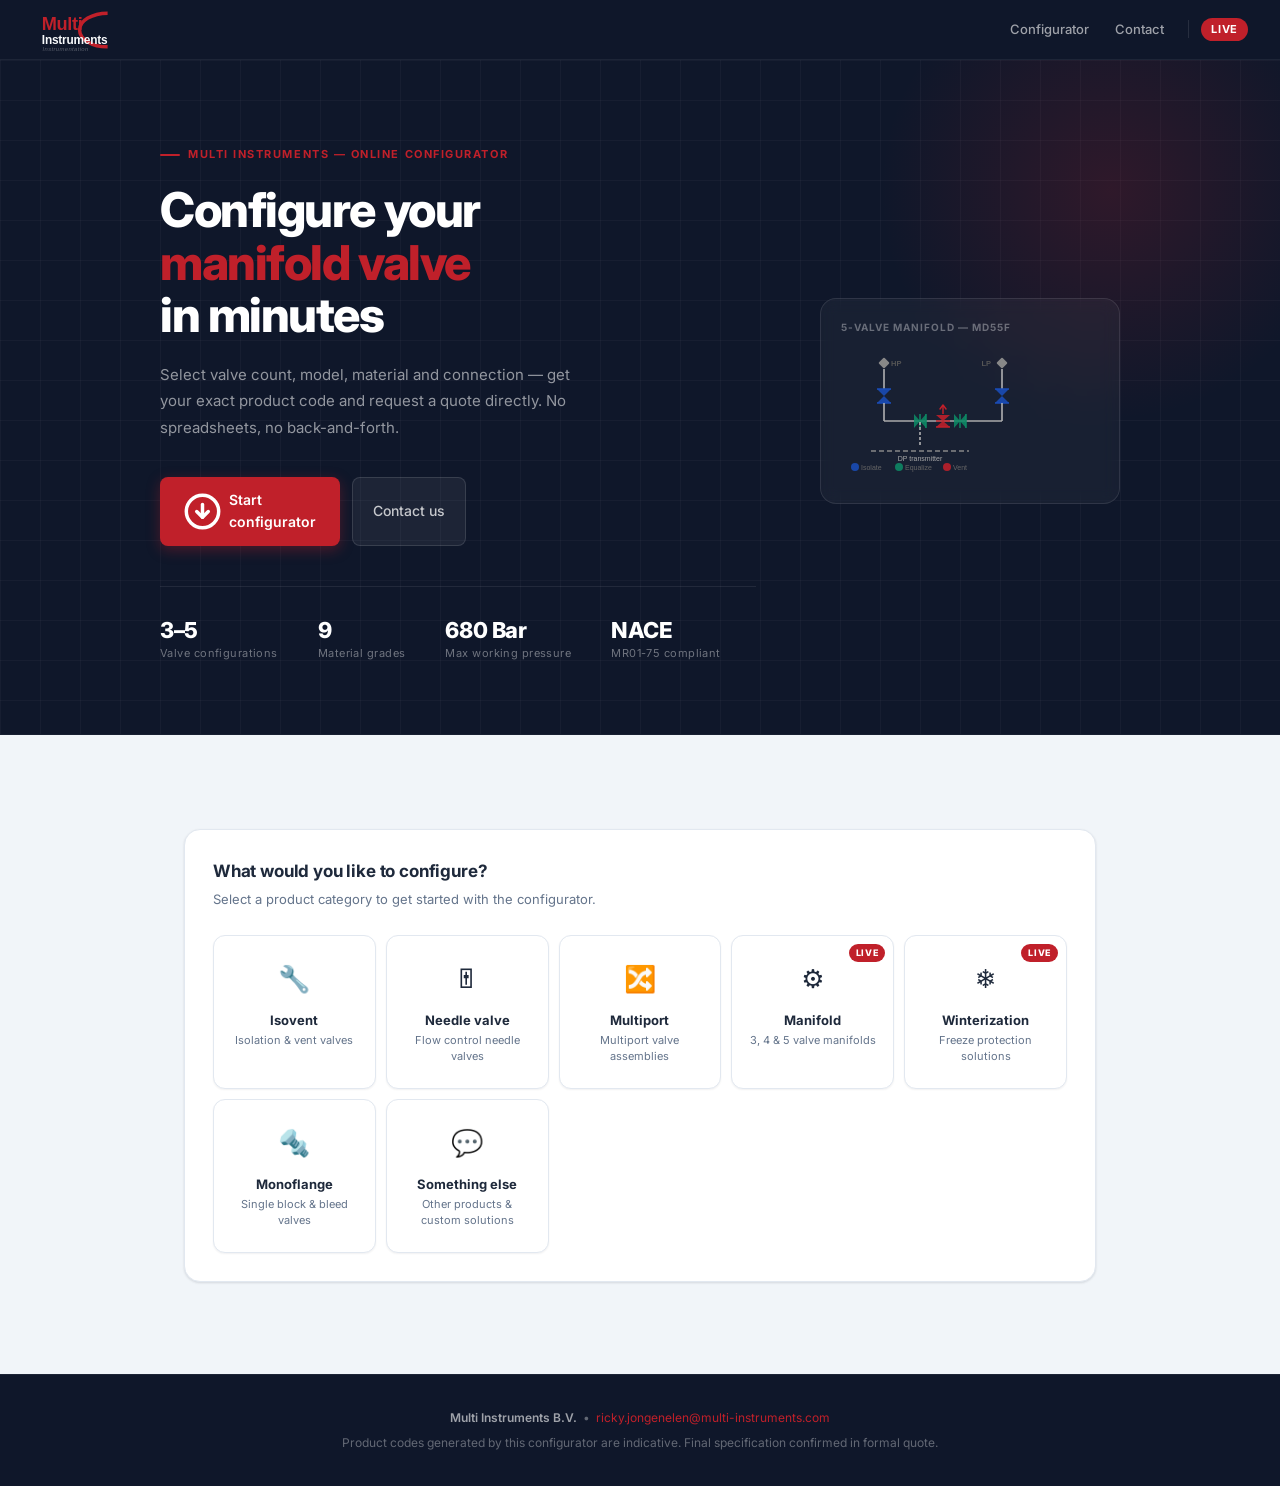
==== commit ec15ee62: "Fix back button landing return, add two-step winterization flow, update logo and premium design - go" ====
--- a/bundle.html
+++ b/bundle.html
@@ -5,37 +5,50 @@
 <meta name="viewport" content="width=device-width,initial-scale=1">
 <title>Multi Instruments — Product Configurator</title>
 <style>
-/* ── Reset & Base ───────────────────────────────────────── */
+@import url('https://fonts.googleapis.com/css2?family=Inter:wght@400;500;600;700;800;900&display=swap');
+
+/* ── Reset ──────────────────────────────────────────────── */
 *, *::before, *::after { box-sizing: border-box; margin: 0; padding: 0; }
 
 :root {
-  --red:     #C0202A;
-  --red-dk:  #9a1820;
-  --red-lt:  rgba(192,32,42,.08);
-  --blue:    #1a4db8;
-  --green:   #0e8a65;
-  --border:  #e8e8e8;
-  --bg:      #f2f3f5;
-  --text:    #111;
-  --muted:   #7a7a7a;
-  --card-shadow: 0 1px 4px rgba(0,0,0,.07), 0 0 0 .5px rgba(0,0,0,.06);
+  --red:        #C0202A;
+  --red-dk:     #991a21;
+  --red-lt:     rgba(192,32,42,.07);
+  --navy:       #0f172a;
+  --navy-mid:   #1e293b;
+  --text:       #1e293b;
+  --muted:      #64748b;
+  --subtle:     #94a3b8;
+  --border:     #e2e8f0;
+  --bg:         #f1f5f9;
+  --card:       #ffffff;
+  --shadow-xs:  0 1px 2px rgba(15,23,42,.06);
+  --shadow-sm:  0 1px 3px rgba(15,23,42,.08), 0 1px 2px rgba(15,23,42,.05);
+  --shadow-md:  0 4px 16px rgba(15,23,42,.08), 0 2px 4px rgba(15,23,42,.05);
+  --r:          12px;
+  --r-sm:       8px;
+  --r-lg:       16px;
 }
 
 html { scroll-behavior: smooth; }
+
 body {
-  font-family: Arial, sans-serif;
+  font-family: 'Inter', system-ui, -apple-system, BlinkMacSystemFont, 'Segoe UI', sans-serif;
   background: var(--bg);
   color: var(--text);
   min-height: 100vh;
+  font-size: 14px;
+  line-height: 1.6;
   -webkit-font-smoothing: antialiased;
+  -moz-osx-font-smoothing: grayscale;
 }
 
 /* ── Topbar ─────────────────────────────────────────────── */
 .topbar {
-  background: #fff;
-  border-bottom: 1px solid var(--border);
-  padding: 0 1.5rem;
-  height: 56px;
+  background: var(--navy);
+  border-bottom: 1px solid rgba(255,255,255,.06);
+  padding: 0 2rem;
+  height: 60px;
   display: flex;
   align-items: center;
   justify-content: space-between;
@@ -44,458 +57,496 @@
   z-index: 100;
 }
 
-.logo-wrap {
-  display: flex;
-  align-items: center;
-  gap: 10px;
-  text-decoration: none;
-}
-.logo-mark { width: 40px; height: 40px; flex-shrink: 0; }
-
-.logo-text { display: flex; flex-direction: column; gap: 0; }
-.logo-text .l1 {
-  font-size: 15px; font-weight: 900; color: var(--red);
-  font-family: "Arial Black", sans-serif;
-  line-height: 1.1; letter-spacing: -.01em;
-}
-.logo-text .l2 {
-  font-size: 12px; font-weight: 900; color: #222;
-  font-family: "Arial Black", sans-serif;
-  line-height: 1.1; letter-spacing: -.01em;
-}
-.logo-text .l3 {
-  font-size: 9px; color: var(--muted);
-  font-style: italic; letter-spacing: .05em; margin-top: 1px;
-}
-
-.topbar-right { display: flex; align-items: center; gap: 1rem; }
+.logo-wrap { display: flex; align-items: center; gap: 0; text-decoration: none; }
+
+.topbar-right { display: flex; align-items: center; gap: 8px; }
 .topbar-nav { display: flex; gap: 2px; }
 .topbar-nav a {
-  font-size: 13px; color: #555; text-decoration: none;
-  padding: 5px 10px; border-radius: 6px;
-  transition: background .15s, color .15s;
-}
-.topbar-nav a:hover { background: var(--red-lt); color: var(--red); }
-
-.topbar-divider { width: 1px; height: 20px; background: var(--border); }
+  font-size: 13px; color: rgba(255,255,255,.6);
+  text-decoration: none; padding: 6px 12px;
+  border-radius: var(--r-sm); font-weight: 500;
+  transition: color .15s, background .15s;
+}
+.topbar-nav a:hover { color: #fff; background: rgba(255,255,255,.08); }
+.topbar-divider { width: 1px; height: 18px; background: rgba(255,255,255,.1); margin: 0 4px; }
 .topbar-badge {
-  font-size: 11px; background: var(--red); color: #fff;
+  font-size: 11px; font-weight: 700; letter-spacing: .06em;
+  background: var(--red); color: #fff;
   padding: 3px 10px; border-radius: 20px;
-  font-weight: 700; letter-spacing: .04em;
 }
 
 /* ── Hero ───────────────────────────────────────────────── */
 .hero {
-  background: linear-gradient(160deg, #fff 60%, #fdf1f2 100%);
-  border-bottom: 1px solid var(--border);
-  padding: 3.5rem 1.5rem 3rem;
+  background: var(--navy);
+  border-bottom: 1px solid rgba(255,255,255,.04);
+  padding: 5rem 2rem 4.5rem;
+  position: relative;
+  overflow: hidden;
+}
+
+/* Subtle grid pattern */
+.hero::before {
+  content: '';
+  position: absolute; inset: 0;
+  background-image:
+    linear-gradient(rgba(255,255,255,.03) 1px, transparent 1px),
+    linear-gradient(90deg, rgba(255,255,255,.03) 1px, transparent 1px);
+  background-size: 40px 40px;
+  pointer-events: none;
+}
+
+/* Red glow in top-right */
+.hero::after {
+  content: '';
+  position: absolute;
+  top: -120px; right: -80px;
+  width: 500px; height: 500px;
+  background: radial-gradient(circle, rgba(192,32,42,.18) 0%, transparent 65%);
+  pointer-events: none;
 }
 
 .hero-inner {
-  max-width: 880px;
-  margin: 0 auto;
+  max-width: 960px; margin: 0 auto;
   display: grid;
-  grid-template-columns: 1fr auto;
-  gap: 3rem;
+  grid-template-columns: 1fr 300px;
+  gap: 4rem;
   align-items: center;
+  position: relative; z-index: 1;
 }
 
 .hero-eyebrow {
-  display: inline-flex; align-items: center; gap: 6px;
-  font-size: 11px; font-weight: 700; letter-spacing: .12em;
+  display: inline-flex; align-items: center; gap: 8px;
+  font-size: 11px; font-weight: 700; letter-spacing: .14em;
   text-transform: uppercase; color: var(--red);
-  margin-bottom: .85rem;
+  margin-bottom: 1.25rem;
 }
 .hero-eyebrow::before {
-  content: ""; width: 18px; height: 2px; background: var(--red); border-radius: 1px;
+  content: ''; width: 20px; height: 2px;
+  background: var(--red); border-radius: 1px; flex-shrink: 0;
 }
 
 .hero h1 {
-  font-size: clamp(1.65rem, 3.5vw, 2.5rem);
-  font-weight: 900;
-  font-family: "Arial Black", sans-serif;
-  color: var(--text);
-  line-height: 1.13;
-  margin-bottom: .9rem;
-  letter-spacing: -.02em;
+  font-size: clamp(2rem, 4vw, 3rem);
+  font-weight: 800;
+  color: #fff;
+  line-height: 1.1;
+  letter-spacing: -.03em;
+  margin-bottom: 1.25rem;
 }
 .hero h1 em { font-style: normal; color: var(--red); }
 
 .hero-sub {
-  font-size: 14px; color: #555; max-width: 480px;
-  line-height: 1.7; margin-bottom: 1.75rem;
-}
-
-.hero-actions { display: flex; gap: 10px; flex-wrap: wrap; }
+  font-size: 15px; color: rgba(255,255,255,.55);
+  line-height: 1.75; margin-bottom: 2.25rem; max-width: 440px;
+}
+
+.hero-actions { display: flex; gap: 12px; flex-wrap: wrap; }
 
 .btn-hero {
-  display: inline-flex; align-items: center; gap: 7px;
+  display: inline-flex; align-items: center; gap: 8px;
   background: var(--red); color: #fff;
-  padding: 10px 22px; border-radius: 8px;
-  font-size: 14px; font-weight: 700; text-decoration: none;
-  border: none; cursor: pointer; font-family: inherit;
-  transition: background .15s, transform .1s, box-shadow .15s;
-  box-shadow: 0 2px 8px rgba(192,32,42,.25);
-}
-.btn-hero:hover { background: var(--red-dk); transform: translateY(-1px); box-shadow: 0 4px 14px rgba(192,32,42,.3); }
+  padding: 12px 24px; border-radius: var(--r-sm);
+  font-size: 14px; font-weight: 600;
+  text-decoration: none; border: none; cursor: pointer; font-family: inherit;
+  transition: background .15s, transform .12s, box-shadow .15s;
+  box-shadow: 0 4px 14px rgba(192,32,42,.35);
+}
+.btn-hero:hover { background: var(--red-dk); transform: translateY(-1px); box-shadow: 0 6px 20px rgba(192,32,42,.4); }
 
 .btn-hero-ghost {
-  display: inline-flex; align-items: center; gap: 7px;
-  background: transparent; color: #444;
-  padding: 10px 18px; border-radius: 8px;
-  font-size: 14px; font-weight: 600; text-decoration: none;
-  border: 1px solid var(--border); cursor: pointer; font-family: inherit;
-  transition: background .15s, border-color .15s;
-}
-.btn-hero-ghost:hover { background: #f5f5f5; border-color: #ccc; }
-
-/* Spec badges in hero */
+  display: inline-flex; align-items: center; gap: 8px;
+  background: rgba(255,255,255,.06); color: rgba(255,255,255,.75);
+  padding: 12px 20px; border-radius: var(--r-sm);
+  font-size: 14px; font-weight: 500;
+  text-decoration: none; border: 1px solid rgba(255,255,255,.12);
+  cursor: pointer; font-family: inherit;
+  transition: background .15s, color .15s, border-color .15s;
+}
+.btn-hero-ghost:hover { background: rgba(255,255,255,.1); color: #fff; border-color: rgba(255,255,255,.2); }
+
 .hero-specs {
-  display: flex; gap: 0; margin-top: 2rem;
-  border-top: 1px solid var(--border); padding-top: 1.75rem;
-  flex-wrap: wrap; gap: 2rem;
-}
-.hero-spec { text-align: left; }
+  display: flex; gap: 2.5rem; flex-wrap: wrap;
+  margin-top: 2.5rem; padding-top: 2rem;
+  border-top: 1px solid rgba(255,255,255,.08);
+}
 .hero-spec .val {
-  font-size: 24px; font-weight: 900; color: var(--red);
-  font-family: "Arial Black", sans-serif; line-height: 1;
-}
-.hero-spec .lbl { font-size: 11px; color: var(--muted); margin-top: 3px; letter-spacing: .03em; }
-
-/* Hero visual (right side) */
-.hero-visual {
-  width: 240px; flex-shrink: 0;
-}
+  font-size: 22px; font-weight: 800; color: #fff;
+  letter-spacing: -.02em; line-height: 1;
+}
+.hero-spec .lbl { font-size: 11px; color: rgba(255,255,255,.4); margin-top: 4px; letter-spacing: .04em; }
+
+/* Hero visual */
+.hero-visual { flex-shrink: 0; }
 .hero-visual-inner {
-  background: #fff;
-  border: 1px solid var(--border);
-  border-radius: 14px;
+  background: rgba(255,255,255,.04);
+  border: 1px solid rgba(255,255,255,.1);
+  border-radius: var(--r-lg);
   padding: 1.25rem;
-  box-shadow: var(--card-shadow);
+  backdrop-filter: blur(8px);
 }
 .hero-visual-label {
-  font-size: 10px; font-weight: 700; letter-spacing: .08em;
-  text-transform: uppercase; color: var(--muted); margin-bottom: .75rem;
-}
-
-/* ── Configurator section ───────────────────────────────── */
-#configurator { scroll-margin-top: 56px; }
-.main { max-width: 880px; margin: 0 auto; padding: 1.75rem 1rem 4rem; }
+  font-size: 10px; font-weight: 700; letter-spacing: .1em;
+  text-transform: uppercase; color: rgba(255,255,255,.35);
+  margin-bottom: .75rem;
+}
+
+/* ── Configurator ───────────────────────────────────────── */
+#configurator { scroll-margin-top: 60px; }
+.main { max-width: 960px; margin: 0 auto; padding: 2rem 1.5rem 5rem; }
 
 /* ── Progress ───────────────────────────────────────────── */
-.step-header { margin-bottom: 1.25rem; }
-.prog { display: flex; gap: 3px; margin-bottom: .6rem; }
+.step-header { margin-bottom: 1.5rem; }
+.prog { display: flex; gap: 4px; margin-bottom: .75rem; }
 .ps {
-  flex: 1; height: 3px; border-radius: 2px; background: #ddd;
-  transition: background .3s, opacity .3s;
+  flex: 1; height: 3px; border-radius: 2px;
+  background: var(--border);
+  transition: background .25s, opacity .25s;
 }
 .ps.done   { background: var(--red); }
-.ps.active { background: var(--red); opacity: .4; }
+.ps.active { background: var(--red); opacity: .35; }
+
 .prog-meta { display: flex; justify-content: space-between; align-items: center; }
-.prog-label { font-size: 11px; color: var(--muted); letter-spacing: .05em; text-transform: uppercase; }
+.prog-label {
+  font-size: 11px; font-weight: 600; color: var(--muted);
+  letter-spacing: .06em; text-transform: uppercase;
+}
 .code-pill {
-  font-family: monospace; font-size: 11px;
-  background: #111; color: var(--red);
-  padding: 3px 10px; border-radius: 20px;
-  letter-spacing: .05em; transition: opacity .3s;
+  font-family: 'SF Mono', 'Fira Code', monospace;
+  font-size: 11px; font-weight: 600;
+  background: var(--navy); color: var(--red);
+  padding: 4px 12px; border-radius: 20px;
+  letter-spacing: .06em; transition: opacity .25s;
 }
 
 /* ── Cards ──────────────────────────────────────────────── */
 .card {
-  background: #fff;
-  border-radius: 14px;
+  background: var(--card);
+  border-radius: var(--r-lg);
   border: 1px solid var(--border);
-  padding: 1.5rem;
-  margin-bottom: 1rem;
-  box-shadow: var(--card-shadow);
-}
-
-.stitle { font-size: 17px; font-weight: 700; color: var(--text); margin-bottom: 4px; }
-.sdesc  { font-size: 13px; color: #666; margin-bottom: 1.25rem; line-height: 1.6; }
+  padding: 1.75rem;
+  margin-bottom: 12px;
+  box-shadow: var(--shadow-sm);
+}
+
+.stitle { font-size: 17px; font-weight: 700; color: var(--text); margin-bottom: 4px; letter-spacing: -.01em; }
+.sdesc  { font-size: 13px; color: var(--muted); margin-bottom: 1.5rem; line-height: 1.65; }
 
 /* ── Landing grid ───────────────────────────────────────── */
 .landing-grid {
   display: grid;
-  grid-template-columns: repeat(auto-fit, minmax(165px, 1fr));
-  gap: 10px; margin-bottom: .5rem;
+  grid-template-columns: repeat(auto-fill, minmax(160px, 1fr));
+  gap: 10px;
 }
 
 .lcard {
-  border: 1px solid var(--border); border-radius: 12px;
-  padding: 1.25rem 1rem; cursor: pointer; text-align: center;
-  position: relative; overflow: hidden; background: #fff;
+  border: 1px solid var(--border); border-radius: var(--r);
+  padding: 1.4rem 1rem; cursor: pointer; text-align: center;
+  position: relative; overflow: hidden; background: var(--card);
   transition: border-color .15s, box-shadow .15s, transform .15s;
-  box-shadow: var(--card-shadow);
-}
-.lcard:hover { border-color: var(--red); box-shadow: 0 4px 16px rgba(192,32,42,.1); transform: translateY(-1px); }
-.lcard .licon { font-size: 26px; margin-bottom: 8px; }
-.lcard .lname { font-size: 14px; font-weight: 700; color: var(--text); margin-bottom: 3px; }
+  box-shadow: var(--shadow-xs);
+}
+.lcard:hover { border-color: var(--red); box-shadow: var(--shadow-md); transform: translateY(-2px); }
+.lcard .licon { font-size: 26px; margin-bottom: 10px; display: block; }
+.lcard .lname { font-size: 13px; font-weight: 700; color: var(--text); margin-bottom: 3px; }
 .lcard .lsub  { font-size: 11px; color: var(--muted); line-height: 1.45; }
 
 .live-badge {
   position: absolute; top: 8px; right: 8px;
-  font-size: 9px; background: var(--red); color: #fff;
+  font-size: 9px; font-weight: 800; letter-spacing: .07em;
+  background: var(--red); color: #fff;
   padding: 2px 7px; border-radius: 10px;
-  font-weight: 700; letter-spacing: .06em;
 }
 
 /* ── Valve type cards ───────────────────────────────────── */
-.type-grid { display: grid; grid-template-columns: repeat(3, 1fr); gap: 10px; margin-bottom: 1.25rem; }
+.type-grid { display: grid; grid-template-columns: repeat(3,1fr); gap: 10px; margin-bottom: 1.5rem; }
 
 .tcard {
-  border: 1px solid var(--border); border-radius: 12px;
-  padding: 1.25rem 1rem 1rem; cursor: pointer; text-align: center;
-  background: #fff; position: relative; overflow: hidden;
+  border: 1px solid var(--border); border-radius: var(--r);
+  padding: 1.5rem 1rem 1.25rem; cursor: pointer; text-align: center;
+  background: var(--card); position: relative; overflow: hidden;
   transition: border-color .15s, box-shadow .15s, transform .15s;
-  box-shadow: var(--card-shadow);
+  box-shadow: var(--shadow-xs);
 }
 .tcard::before {
-  content: ""; position: absolute; top: 0; left: 0; right: 0;
-  height: 3px; background: #e0e0e0; transition: background .15s;
-}
-.tcard:hover { border-color: var(--red); box-shadow: 0 4px 14px rgba(192,32,42,.1); transform: translateY(-1px); }
+  content: ''; position: absolute; top: 0; left: 0; right: 0;
+  height: 3px; background: var(--border); transition: background .15s;
+}
+.tcard:hover { border-color: var(--red); box-shadow: var(--shadow-md); transform: translateY(-2px); }
 .tcard:hover::before, .tcard.sel::before { background: var(--red); }
-.tcard.sel { border-color: var(--red); background: #fffafa; }
-
-.tc-num   { font-size: 42px; font-weight: 900; color: var(--red); line-height: 1.05; font-family: "Arial Black", monospace; }
-.tc-label { font-size: 13px; font-weight: 700; color: var(--text); margin-top: 5px; }
-.tc-sub   { font-size: 11px; color: var(--muted); margin-top: 3px; line-height: 1.4; }
+.tcard.sel { border-color: var(--red); background: rgba(192,32,42,.025); }
+
+.tc-num   { font-size: 44px; font-weight: 800; color: var(--red); line-height: 1; letter-spacing: -.04em; }
+.tc-label { font-size: 13px; font-weight: 700; color: var(--text); margin-top: 8px; }
+.tc-sub   { font-size: 11px; color: var(--muted); margin-top: 4px; line-height: 1.4; }
 
 /* ── Model grid ─────────────────────────────────────────── */
-.og { display: grid; grid-template-columns: repeat(auto-fit, minmax(200px, 1fr)); gap: 10px; margin-bottom: 1.1rem; }
+.og { display: grid; grid-template-columns: repeat(auto-fill, minmax(210px, 1fr)); gap: 10px; margin-bottom: 1.25rem; }
 
 .oc {
-  border: 1px solid var(--border); border-radius: 12px;
-  padding: .9rem; cursor: pointer; background: #fff;
+  border: 1px solid var(--border); border-radius: var(--r);
+  padding: 1rem; cursor: pointer; background: var(--card);
   transition: border-color .15s, box-shadow .15s, transform .12s;
-  position: relative; box-shadow: var(--card-shadow);
-}
-.oc:hover { border-color: var(--red); box-shadow: 0 4px 14px rgba(192,32,42,.1); transform: translateY(-1px); }
-.oc.sel   { border-color: var(--red); background: #fffafa; }
+  position: relative; box-shadow: var(--shadow-xs);
+}
+.oc:hover { border-color: var(--red); box-shadow: var(--shadow-md); transform: translateY(-2px); }
+.oc.sel   { border-color: var(--red); background: rgba(192,32,42,.025); }
 .oc.sel::after {
-  content: "✓"; position: absolute; top: 9px; right: 11px;
-  font-size: 12px; font-weight: 700; color: var(--red);
-}
-.oc .cc   { font-size: 13px; font-weight: 700; color: var(--red); font-family: monospace; letter-spacing: .05em; margin-bottom: 4px; }
-.oc .cdiv { width: 100%; height: 1px; background: #f0f0f0; margin-bottom: 7px; }
-.oc .cn   { font-size: 12px; font-weight: 700; color: var(--text); margin-bottom: 3px; }
+  content: '✓'; position: absolute; top: 10px; right: 12px;
+  font-size: 12px; font-weight: 800; color: var(--red);
+}
+.oc .cc   { font-size: 12px; font-weight: 800; color: var(--red); font-family: 'SF Mono','Fira Code',monospace; letter-spacing: .06em; margin-bottom: 5px; }
+.oc .cdiv { width: 100%; height: 1px; background: var(--border); margin-bottom: 8px; }
+.oc .cn   { font-size: 12px; font-weight: 700; color: var(--text); margin-bottom: 4px; }
 .oc .cs   { font-size: 11px; color: var(--muted); line-height: 1.45; margin-bottom: 8px; }
-.oc .valve-schema { border-radius: 8px; background: #f8f8f8; overflow: hidden; }
-
-/* ── Option cards (smaller) ─────────────────────────────── */
-.og2 { display: grid; grid-template-columns: repeat(auto-fit, minmax(148px, 1fr)); gap: 8px; margin-bottom: 1.1rem; }
+.oc .valve-schema { border-radius: var(--r-sm); background: var(--bg); overflow: hidden; }
+
+/* ── Option cards ───────────────────────────────────────── */
+.og2 { display: grid; grid-template-columns: repeat(auto-fill, minmax(150px, 1fr)); gap: 8px; margin-bottom: 1.25rem; }
 
 .oc2 {
-  border: 1px solid var(--border); border-radius: 10px;
-  padding: .8rem; cursor: pointer; background: #fff;
+  border: 1px solid var(--border); border-radius: var(--r-sm);
+  padding: .9rem; cursor: pointer; background: var(--card);
   transition: border-color .15s, box-shadow .15s, transform .12s;
-  position: relative; box-shadow: var(--card-shadow);
-}
-.oc2:hover { border-color: var(--red); box-shadow: 0 3px 10px rgba(192,32,42,.09); transform: translateY(-1px); }
-.oc2.sel   { border-color: var(--red); background: #fffafa; }
+  position: relative; box-shadow: var(--shadow-xs);
+}
+.oc2:hover { border-color: var(--red); box-shadow: var(--shadow-md); transform: translateY(-1px); }
+.oc2.sel   { border-color: var(--red); background: rgba(192,32,42,.025); }
 .oc2.sel::after {
-  content: "✓"; position: absolute; top: 8px; right: 10px;
-  font-size: 11px; font-weight: 700; color: var(--red);
-}
-.oc2 .cc { font-size: 10px; font-weight: 700; color: var(--red); font-family: monospace; letter-spacing: .07em; margin-bottom: 4px; text-transform: uppercase; }
+  content: '✓'; position: absolute; top: 8px; right: 10px;
+  font-size: 11px; font-weight: 800; color: var(--red);
+}
+.oc2 .cc { font-size: 10px; font-weight: 800; color: var(--red); font-family: 'SF Mono','Fira Code',monospace; letter-spacing: .08em; margin-bottom: 4px; text-transform: uppercase; }
 .oc2 .cn { font-size: 13px; font-weight: 600; color: var(--text); }
-.oc2 .cs { font-size: 11px; color: var(--muted); margin-top: 2px; line-height: 1.45; }
+.oc2 .cs { font-size: 11px; color: var(--muted); margin-top: 3px; line-height: 1.45; }
 
 /* ── Checkbox rows ──────────────────────────────────────── */
 .chk-row {
   display: flex; align-items: flex-start; gap: 12px;
-  padding: .75rem 1rem; border: 1px solid var(--border);
-  border-radius: 9px; cursor: pointer; background: #fff;
-  margin-bottom: 8px;
+  padding: .85rem 1rem; border: 1px solid var(--border);
+  border-radius: var(--r-sm); cursor: pointer;
+  background: var(--card); margin-bottom: 8px;
   transition: border-color .15s, box-shadow .15s;
-  box-shadow: var(--card-shadow);
-}
-.chk-row:hover { border-color: var(--red); box-shadow: 0 2px 8px rgba(192,32,42,.08); }
-.chk-row.sel   { border-color: var(--red); background: #fffafa; }
+  box-shadow: var(--shadow-xs);
+}
+.chk-row:hover { border-color: var(--red); box-shadow: var(--shadow-sm); }
+.chk-row.sel   { border-color: var(--red); background: rgba(192,32,42,.025); }
 
 .chkbox {
-  width: 18px; height: 18px; border-radius: 4px;
-  border: 1.5px solid #ccc; background: #fff;
+  width: 18px; height: 18px; border-radius: 5px;
+  border: 1.5px solid #cbd5e1; background: #fff;
   flex-shrink: 0; margin-top: 1px;
   display: flex; align-items: center; justify-content: center;
   transition: background .15s, border-color .15s;
 }
 .chk-row.sel .chkbox { background: var(--red); border-color: var(--red); }
 .chk-row.sel .chkbox::after {
-  content: ""; display: block; width: 9px; height: 6px;
+  content: ''; display: block; width: 9px; height: 6px;
   border-left: 2px solid #fff; border-bottom: 2px solid #fff;
   transform: rotate(-45deg) translateY(-1px);
 }
 
 .chk-code {
-  font-family: monospace; font-size: 10px; color: var(--red); font-weight: 700;
-  background: var(--red-lt); padding: 1px 6px; border-radius: 4px; margin-left: 6px;
+  font-family: 'SF Mono','Fira Code',monospace;
+  font-size: 10px; font-weight: 700; color: var(--red);
+  background: var(--red-lt); padding: 1px 7px;
+  border-radius: 4px; margin-left: 7px;
 }
 
 .note {
-  font-size: 12px; color: #555; background: #f8f9fa;
-  padding: 10px 14px; border-radius: 8px; margin-bottom: 1rem;
+  font-size: 12px; color: var(--muted);
+  background: var(--bg); padding: 10px 16px;
+  border-radius: var(--r-sm); margin-bottom: 1.25rem;
   line-height: 1.6; border-left: 3px solid var(--red);
 }
 
 /* ── Buttons ────────────────────────────────────────────── */
-.nav { display: flex; gap: 8px; align-items: center; flex-wrap: wrap; padding-top: .25rem; }
+.nav { display: flex; gap: 8px; align-items: center; flex-wrap: wrap; padding-top: .5rem; }
 
 .btn {
-  padding: 9px 20px; border-radius: 8px; border: 1px solid #d0d0d0;
-  background: #fff; cursor: pointer; font-size: 13px; color: #333;
-  font-family: inherit; font-weight: 600;
-  transition: background .15s, border-color .15s, transform .1s;
-}
-.btn:hover { background: #f5f5f5; border-color: #bbb; }
-.btn.pri   { background: var(--red); color: #fff; border-color: var(--red); box-shadow: 0 2px 8px rgba(192,32,42,.2); }
-.btn.pri:hover { background: var(--red-dk); border-color: var(--red-dk); box-shadow: 0 3px 12px rgba(192,32,42,.3); }
-.btn.danger  { background: #fff; color: var(--red); border-color: #e0b8b8; }
-.btn.danger:hover { background: #fff5f5; }
+  padding: 9px 20px; border-radius: var(--r-sm);
+  border: 1px solid var(--border); background: var(--card);
+  cursor: pointer; font-size: 13px; font-weight: 600;
+  color: var(--text); font-family: inherit;
+  transition: background .15s, border-color .15s, box-shadow .15s;
+  box-shadow: var(--shadow-xs);
+}
+.btn:hover { background: var(--bg); border-color: #cbd5e1; box-shadow: var(--shadow-sm); }
+.btn.pri {
+  background: var(--red); color: #fff; border-color: var(--red);
+  box-shadow: 0 2px 8px rgba(192,32,42,.25);
+}
+.btn.pri:hover { background: var(--red-dk); border-color: var(--red-dk); box-shadow: 0 4px 14px rgba(192,32,42,.35); }
+.btn.danger  { color: var(--red); border-color: #fecdd3; background: #fff; }
+.btn.danger:hover { background: #fff5f5; border-color: #fca5a5; }
 .btn:disabled { opacity: .35; cursor: default; pointer-events: none; }
 
-/* ── Result card ────────────────────────────────────────── */
+/* ── Result / Quote card ────────────────────────────────── */
 .result-card {
-  background: #fff; border-radius: 14px; border: 1px solid var(--border);
-  padding: 1.5rem; margin-bottom: 1rem; position: relative; overflow: hidden;
-  box-shadow: var(--card-shadow);
+  background: var(--card); border-radius: var(--r-lg);
+  border: 1px solid var(--border);
+  padding: 1.75rem; margin-bottom: 12px;
+  position: relative; overflow: hidden;
+  box-shadow: var(--shadow-sm);
 }
 .result-card::before {
-  content: ""; position: absolute; top: 0; left: 0; right: 0; height: 3px; background: var(--red);
+  content: ''; position: absolute;
+  top: 0; left: 0; right: 0; height: 3px; background: var(--red);
 }
 
 .rcode {
-  font-family: monospace; font-size: 20px; font-weight: 700; color: var(--text);
-  margin-bottom: .75rem; word-break: break-all; letter-spacing: .05em;
-}
-
-.segs { display: flex; flex-wrap: wrap; gap: 5px; margin-bottom: 1.1rem; }
+  font-family: 'SF Mono','Fira Code',monospace;
+  font-size: 20px; font-weight: 700; color: var(--text);
+  margin-bottom: .75rem; word-break: break-all; letter-spacing: .04em;
+}
+
+.segs { display: flex; flex-wrap: wrap; gap: 5px; margin-bottom: 1.25rem; }
 .seg {
-  font-size: 11px; padding: 3px 9px; border-radius: 20px;
+  font-size: 11px; font-weight: 700; padding: 3px 10px; border-radius: 20px;
   background: var(--red-lt); color: var(--red);
-  font-family: monospace; font-weight: 700;
-  border: 1px solid rgba(192,32,42,.15);
+  font-family: 'SF Mono','Fira Code',monospace;
+  border: 1px solid rgba(192,32,42,.14);
 }
 .seg.o {
-  background: rgba(14,138,101,.08); color: var(--green);
-  border-color: rgba(14,138,101,.18);
+  background: rgba(14,138,101,.07); color: #0e8a65;
+  border-color: rgba(14,138,101,.15);
 }
 
 .st { width: 100%; font-size: 13px; border-collapse: collapse; }
-.st td { padding: 7px 0; border-bottom: 1px solid #f0f0f0; vertical-align: top; }
-.st td:first-child { color: var(--muted); width: 44%; font-size: 12px; }
+.st td { padding: 8px 0; border-bottom: 1px solid var(--border); vertical-align: top; }
+.st td:first-child { color: var(--muted); width: 44%; font-size: 12px; font-weight: 500; }
 .st tr:last-child td { border-bottom: none; }
 
 .sec-title {
-  font-size: 11px; font-weight: 700; color: var(--muted);
-  text-transform: uppercase; letter-spacing: .08em;
-  margin-bottom: .75rem; padding-bottom: .5rem; border-bottom: 1px solid #f0f0f0;
+  font-size: 11px; font-weight: 700; color: var(--subtle);
+  text-transform: uppercase; letter-spacing: .1em;
+  margin-bottom: .85rem; padding-bottom: .6rem;
+  border-bottom: 1px solid var(--border);
 }
 
 /* ── Quote list ─────────────────────────────────────────── */
 .quote-list { margin-bottom: 1.25rem; }
 .quote-item {
-  display: flex; align-items: center; gap: 10px;
-  padding: .75rem 1rem; border: 1px solid var(--border);
-  border-radius: 9px; background: #fafafa; margin-bottom: 8px;
-  box-shadow: var(--card-shadow);
+  display: flex; align-items: center; gap: 12px;
+  padding: .85rem 1rem; border: 1px solid var(--border);
+  border-radius: var(--r-sm); background: var(--bg);
+  margin-bottom: 8px; box-shadow: var(--shadow-xs);
 }
 .quote-item-num {
-  width: 22px; height: 22px; border-radius: 50%;
-  background: var(--red); color: #fff; font-size: 11px; font-weight: 700;
+  width: 24px; height: 24px; border-radius: 50%;
+  background: var(--red); color: #fff;
+  font-size: 11px; font-weight: 800;
   display: flex; align-items: center; justify-content: center; flex-shrink: 0;
 }
-.quote-item-code { font-family: monospace; font-size: 13px; font-weight: 700; color: var(--text); flex: 1; }
-.quote-item-del { background: none; border: none; cursor: pointer; color: #ccc; font-size: 16px; padding: 0 4px; transition: color .15s; }
+.quote-item-code {
+  font-family: 'SF Mono','Fira Code',monospace;
+  font-size: 13px; font-weight: 700; color: var(--text); flex: 1;
+}
+.quote-item-del { background: none; border: none; cursor: pointer; color: var(--border); font-size: 16px; padding: 0 4px; transition: color .15s; }
 .quote-item-del:hover { color: var(--red); }
 
 /* ── Form ───────────────────────────────────────────────── */
 .form-row { display: grid; grid-template-columns: 1fr 1fr; gap: 12px; }
-.form-group { margin-bottom: .75rem; }
-.form-group label { display: block; font-size: 12px; font-weight: 700; color: #555; margin-bottom: 5px; letter-spacing: .01em; }
+.form-group { margin-bottom: .85rem; }
+.form-group label,
+.form-group .lbl {
+  display: block; font-size: 12px; font-weight: 600;
+  color: var(--navy-mid); margin-bottom: 6px; letter-spacing: .01em;
+}
 .form-group input,
-.form-group textarea {
-  width: 100%; padding: 9px 12px; border: 1px solid #ddd;
-  border-radius: 8px; font-size: 14px; font-family: inherit;
-  color: #333; background: #fff;
+.form-group textarea,
+.form-group select {
+  width: 100%; padding: 10px 14px;
+  border: 1px solid var(--border); border-radius: var(--r-sm);
+  font-size: 14px; font-family: inherit;
+  color: var(--text); background: var(--card);
   transition: border-color .15s, box-shadow .15s;
+  box-shadow: var(--shadow-xs);
+  appearance: auto;
 }
 .form-group input:focus,
-.form-group textarea:focus {
+.form-group textarea:focus,
+.form-group select:focus {
   outline: none; border-color: var(--red);
   box-shadow: 0 0 0 3px rgba(192,32,42,.1);
 }
-.form-group textarea { resize: vertical; min-height: 80px; }
+.form-group textarea { resize: vertical; min-height: 88px; }
 
 /* ── Qty ────────────────────────────────────────────────── */
 .qty-row { display: flex; align-items: center; gap: 8px; margin-bottom: 1.25rem; }
 .qty-btn {
-  width: 32px; height: 32px; border-radius: 8px; border: 1px solid #ddd;
-  background: #fff; cursor: pointer; font-size: 18px; color: #555;
+  width: 34px; height: 34px; border-radius: var(--r-sm);
+  border: 1px solid var(--border); background: var(--card);
+  cursor: pointer; font-size: 18px; color: var(--muted);
   display: flex; align-items: center; justify-content: center;
-  transition: border-color .15s, color .15s, background .15s; flex-shrink: 0;
+  transition: border-color .15s, color .15s, background .15s;
+  flex-shrink: 0; box-shadow: var(--shadow-xs);
 }
 .qty-btn:hover { border-color: var(--red); color: var(--red); background: var(--red-lt); }
 .qty-input {
-  width: 64px; padding: 6px 10px; border: 1px solid #ddd;
-  border-radius: 8px; font-size: 16px; font-weight: 700;
-  text-align: center; font-family: inherit; color: var(--text);
+  width: 64px; padding: 8px 10px;
+  border: 1px solid var(--border); border-radius: var(--r-sm);
+  font-size: 16px; font-weight: 700; text-align: center;
+  font-family: inherit; color: var(--text);
+  box-shadow: var(--shadow-xs);
 }
 .qty-input:focus { outline: none; border-color: var(--red); box-shadow: 0 0 0 3px rgba(192,32,42,.1); }
 
 /* ── Success ────────────────────────────────────────────── */
-.success-wrap { text-align: center; padding: 2.5rem 1rem; }
+.success-wrap { text-align: center; padding: 3rem 1rem 2rem; }
 .success-icon {
-  width: 60px; height: 60px; border-radius: 50%;
-  background: rgba(14,138,101,.1); border: 2px solid var(--green);
+  width: 64px; height: 64px; border-radius: 50%;
+  background: rgba(14,138,101,.08); border: 2px solid #0e8a65;
   display: flex; align-items: center; justify-content: center;
   margin: 0 auto 1.25rem;
 }
 .success-icon::after {
-  content: ""; display: block; width: 24px; height: 15px;
-  border-left: 3px solid var(--green); border-bottom: 3px solid var(--green);
+  content: ''; display: block; width: 24px; height: 15px;
+  border-left: 3px solid #0e8a65; border-bottom: 3px solid #0e8a65;
   transform: rotate(-45deg) translateY(-3px);
 }
-.success-wrap h3 { font-size: 19px; font-weight: 700; color: var(--text); margin-bottom: .5rem; }
-.success-wrap p  { font-size: 13px; color: #666; line-height: 1.7; margin-bottom: 1.5rem; }
+.success-wrap h3 { font-size: 20px; font-weight: 700; color: var(--text); margin-bottom: .5rem; letter-spacing: -.01em; }
+.success-wrap p  { font-size: 14px; color: var(--muted); line-height: 1.7; margin-bottom: 1.75rem; }
 
 .err-msg {
-  font-size: 12px; color: var(--red); margin-top: 8px;
-  padding: 8px 12px; background: rgba(192,32,42,.05);
-  border-radius: 8px; border: 1px solid rgba(192,32,42,.18);
+  font-size: 12px; color: var(--red); margin-top: 10px;
+  padding: 10px 14px; background: rgba(192,32,42,.05);
+  border-radius: var(--r-sm); border: 1px solid rgba(192,32,42,.15);
 }
 
 /* ── Legend ─────────────────────────────────────────────── */
-.legend { display: flex; gap: 14px; flex-wrap: wrap; margin-bottom: 1rem; align-items: center; }
-.legend-item { display: flex; align-items: center; gap: 5px; font-size: 11px; color: #555; }
+.legend { display: flex; gap: 16px; flex-wrap: wrap; margin-bottom: 1.25rem; align-items: center; }
+.legend-item { display: flex; align-items: center; gap: 6px; font-size: 12px; color: var(--muted); font-weight: 500; }
 .legend-dot { width: 10px; height: 10px; border-radius: 50%; flex-shrink: 0; }
 
 /* ── Footer ─────────────────────────────────────────────── */
 .footer {
-  background: #fff; border-top: 1px solid var(--border);
-  padding: 1.5rem; text-align: center;
-  font-size: 12px; color: var(--muted); line-height: 1.7;
-}
+  background: var(--navy); border-top: 1px solid rgba(255,255,255,.06);
+  padding: 2rem 1.5rem; text-align: center;
+  font-size: 12px; color: rgba(255,255,255,.35); line-height: 1.8;
+}
+.footer strong { color: rgba(255,255,255,.6); font-weight: 600; }
 .footer a { color: var(--red); text-decoration: none; }
 .footer a:hover { text-decoration: underline; }
 
 /* ── Responsive ─────────────────────────────────────────── */
-@media (max-width: 720px) {
+@media (max-width: 780px) {
   .hero-inner { grid-template-columns: 1fr; }
   .hero-visual { display: none; }
-  .form-row { grid-template-columns: 1fr; }
   .topbar-nav { display: none; }
   .topbar-divider { display: none; }
-  .w-layout { grid-template-columns: 1fr !important; }
-  .w-opts { grid-template-columns: repeat(2,1fr) !important; }
-}
+  .form-row { grid-template-columns: 1fr; }
+  .topbar { padding: 0 1.25rem; }
+  .hero { padding: 3.5rem 1.25rem 3rem; }
+  .main { padding: 1.5rem 1rem 4rem; }
+}
+
 @media (max-width: 480px) {
-  .type-grid { grid-template-columns: repeat(3, 1fr); gap: 6px; }
-  .hero { padding: 2rem 1rem 1.75rem; }
-  .hero h1 { font-size: 1.55rem; }
-  .hero-specs { gap: 1.25rem; }
+  .type-grid { gap: 8px; }
+  .hero h1 { font-size: 1.75rem; }
+  .hero-specs { gap: 1.5rem; }
   .nav { flex-direction: column; align-items: stretch; }
-  .nav .btn { text-align: center; }
+  .nav .btn { text-align: center; justify-content: center; }
+  .card { padding: 1.25rem; }
 }
 
 </style>
@@ -506,15 +557,15 @@
 <header class="topbar">
   <a class="logo-wrap" href="#" onclick="reset();return false;">
     <!-- Multi Instruments logo — SVG recreation -->
-    <svg viewBox="0 0 158 64" fill="none" xmlns="http://www.w3.org/2000/svg" style="height:44px;width:auto;flex-shrink:0;">
-      <!-- Red arc: wraps top/left/bottom, opens to the right -->
-      <path d="M100,5 A47,27 0 1 0 100,59" stroke="#C0202A" stroke-width="5.5" fill="none" stroke-linecap="round"/>
+    <svg viewBox="0 0 172 60" fill="none" xmlns="http://www.w3.org/2000/svg" style="height:42px;width:auto;flex-shrink:0;">
+      <!-- Red C-arc: opens to the right -->
+      <path d="M108,6 A40,24 0 1 0 108,54" stroke="#C0202A" stroke-width="5" fill="none" stroke-linecap="butt"/>
       <!-- "Multi" bold red -->
-      <text x="12" y="29" font-family="Arial Black,Arial,sans-serif" font-weight="900" font-size="25" fill="#C0202A" letter-spacing="-0.5">Multi</text>
-      <!-- "Instruments" bold dark -->
-      <text x="12" y="50" font-family="Arial Black,Arial,sans-serif" font-weight="900" font-size="17" fill="#111" letter-spacing="-0.3">Instruments</text>
-      <!-- "Instrumentation" italic small -->
-      <text x="18" y="62" font-family="Arial,sans-serif" font-style="italic" font-size="9" fill="#999" letter-spacing="0.4">Instrumentation</text>
+      <text x="14" y="30" font-family="Arial Black,Arial,sans-serif" font-weight="900" font-size="26" fill="#C0202A" letter-spacing="-0.5">Multi</text>
+      <!-- "Instruments" bold dark, slightly smaller -->
+      <text x="14" y="50" font-family="Arial Black,Arial,sans-serif" font-weight="900" font-size="17" fill="#f8fafc" letter-spacing="-0.3">Instruments</text>
+      <!-- "Instrumentation" italic small, muted -->
+      <text x="15" y="60" font-family="Arial,sans-serif" font-style="italic" font-size="8.5" fill="rgba(255,255,255,0.3)" letter-spacing="0.5">Instrumentation</text>
     </svg>
   </a>
 
@@ -690,6 +741,7 @@
   instrument: 'IEC 61518', process: 'BSPP',
   manufacturer: 'Rosemount', model: '3051SMV',
   focusedField: 'Application', submitted: false, sending: false,
+  step: 0,
 };
 
 var W_OPTIONS = {
@@ -1312,20 +1364,9 @@
 // ── Winterization renderer ────────────────────────────────
 function renderWinterization(ct) {
   if (wState.submitted) { renderWinterizationDone(ct); return; }
+  if (wState.step === 1) { renderWinterizationReview(ct); return; }
 
   var models = W_MANUFACTURERS[wState.manufacturer] || [];
-
-  // Scorecard rows
-  var envFit = wState.ambient === '-60°C' ? 'Extreme service' : (wState.ambient === '-55°C' || wState.ambient === '-50°C') ? 'Low-temp service' : 'Standard cold-weather service';
-  var heatPath = wState.heatingSource === 'Electric' ? wState.heatingSource + ' · ' + wState.voltage : wState.heatingSource;
-  var scoreRows = [
-    { label: 'Environmental fit',  val: envFit },
-    { label: 'Heating path',       val: heatPath },
-    { label: 'Measurement style',  val: wState.application + ' · ' + wState.manifold },
-    { label: 'Instrument match',   val: wState.manufacturer + ' ' + wState.model },
-    { label: 'Process connection', val: wState.process + ' · ' + wState.instrument },
-    { label: 'Material',           val: wState.materials },
-  ];
 
   // Options selects
   var optHtml = Object.keys(W_OPTIONS).map(function(label) {
@@ -1334,8 +1375,8 @@
       return '<option value="' + esc(o) + '"' + (wState[key] === o ? ' selected' : '') + '>' + esc(o) + '</option>';
     }).join('');
     return '<div class="form-group">' +
-      '<label style="font-size:12px;font-weight:700;color:#555;display:block;margin-bottom:5px;">' + label + '</label>' +
-      '<select onchange="wSet(\'' + key + '\',this.value)" onfocus="wFocus(\'' + label + '\')" style="width:100%;padding:9px 12px;border:1px solid #ddd;border-radius:8px;font-size:13px;font-family:inherit;color:#333;background:#fff;">' +
+      '<label>' + label + '</label>' +
+      '<select onchange="wSet(\'' + key + '\',this.value)" onfocus="wFocus(\'' + label + '\')">' +
       opts + '</select></div>';
   }).join('');
 
@@ -1349,83 +1390,104 @@
     return '<option value="' + esc(m) + '"' + (wState.model === m ? ' selected' : '') + '>' + esc(m) + '</option>';
   }).join('');
 
-  var canSend = !!(wState.name && wState.email && wState.company);
-
   ct.innerHTML =
-    // ── Layout wrapper
-    '<div style="display:grid;grid-template-columns:1fr 320px;gap:16px;align-items:start;">' +
-
-    // ── LEFT COLUMN
+    '<div style="display:grid;grid-template-columns:1fr 300px;gap:16px;align-items:start;">' +
+
     '<div>' +
-
-    // 1. Manufacturer card
-    '<div class="card" style="margin-bottom:16px;">' +
-      '<div class="stitle" style="margin-bottom:4px;">Transmitter</div>' +
+    '<div class="card" style="margin-bottom:12px;">' +
+      '<div class="stitle">Transmitter</div>' +
       '<div class="sdesc">Select your instrument manufacturer and model.</div>' +
       '<div class="form-row">' +
-        '<div class="form-group"><label style="font-size:12px;font-weight:700;color:#555;display:block;margin-bottom:5px;">Manufacturer</label>' +
-          '<select onchange="wMfg(this.value)" onfocus="wFocus(\'Manufacturer\')" style="width:100%;padding:9px 12px;border:1px solid #ddd;border-radius:8px;font-size:13px;font-family:inherit;">' + mfgOpts + '</select></div>' +
-        '<div class="form-group"><label style="font-size:12px;font-weight:700;color:#555;display:block;margin-bottom:5px;">Model</label>' +
-          '<select onchange="wSet(\'model\',this.value)" onfocus="wFocus(\'Model\')" style="width:100%;padding:9px 12px;border:1px solid #ddd;border-radius:8px;font-size:13px;font-family:inherit;">' + mdlOpts + '</select></div>' +
+        '<div class="form-group"><label>Manufacturer</label>' +
+          '<select onchange="wMfg(this.value)" onfocus="wFocus(\'Manufacturer\')">' + mfgOpts + '</select></div>' +
+        '<div class="form-group"><label>Model</label>' +
+          '<select onchange="wSet(\'model\',this.value)" onfocus="wFocus(\'Model\')">' + mdlOpts + '</select></div>' +
       '</div>' +
     '</div>' +
-
-    // 2. Options card
-    '<div class="card" style="margin-bottom:16px;">' +
-      '<div class="stitle" style="margin-bottom:4px;">Project requirements</div>' +
+    '<div class="card">' +
+      '<div class="stitle">Project requirements</div>' +
       '<div class="sdesc">Click any field to see why it matters.</div>' +
-      '<div style="display:grid;grid-template-columns:repeat(3,1fr);gap:12px;">' + optHtml + '</div>' +
+      '<div style="display:grid;grid-template-columns:repeat(3,1fr);gap:10px;">' + optHtml + '</div>' +
+      '<div class="nav" style="margin-top:1rem;">' +
+        '<button class="btn" onclick="selProduct(null)">&#8592; Back</button>' +
+        '<button class="btn pri" onclick="wNextStep()">Next &#8594;</button>' +
+      '</div>' +
     '</div>' +
-
-    // 3. Contact + submit (at the end)
+    '</div>' +
+
+    '<div>' +
+    '<div class="card" style="margin-bottom:12px;">' +
+      '<div class="sec-title">Field insight</div>' +
+      '<div id="w-focus-title" style="font-size:15px;font-weight:700;color:var(--text);margin-bottom:8px;">' + esc(wState.focusedField) + '</div>' +
+      '<div id="w-focus-text" style="font-size:13px;color:var(--muted);line-height:1.65;">' + (W_HELP[wState.focusedField] || 'Click any field to see why it matters.') + '</div>' +
+    '</div>' +
     '<div class="card">' +
-      '<div class="stitle" style="margin-bottom:4px;">Contact details</div>' +
-      '<div class="sdesc">Almost done — who should we get back to?</div>' +
+      '<div class="sec-title">Summary so far</div>' +
+      wSummaryRows() +
+    '</div>' +
+    '</div>' +
+
+    '</div>';
+}
+
+function wSummaryRows() {
+  var envFit = wState.ambient === '-60°C' ? 'Extreme service' : (wState.ambient === '-55°C' || wState.ambient === '-50°C') ? 'Low-temp service' : 'Standard cold-weather';
+  var heatPath = wState.heatingSource === 'Electric' ? wState.heatingSource + ' · ' + wState.voltage : wState.heatingSource;
+  var rows = [
+    { label: 'Environmental fit',  val: envFit },
+    { label: 'Heating path',       val: heatPath },
+    { label: 'Measurement style',  val: wState.application + ' · ' + wState.manifold },
+    { label: 'Instrument',         val: wState.manufacturer + ' ' + wState.model },
+    { label: 'Process connection', val: wState.process + ' · ' + wState.instrument },
+    { label: 'Material',           val: wState.materials },
+  ];
+  return rows.map(function(r) {
+    return '<div style="padding:7px 0;border-bottom:1px solid var(--border);">' +
+      '<div style="font-size:11px;color:var(--muted);">' + r.label + '</div>' +
+      '<div style="font-size:13px;font-weight:600;margin-top:2px;">' + esc(r.val) + '</div>' +
+    '</div>';
+  }).join('');
+}
+
+function renderWinterizationReview(ct) {
+  var canSend = !!(wState.name && wState.email && wState.company);
+  ct.innerHTML =
+    '<div class="result-card">' +
+      '<div style="font-size:11px;font-weight:700;color:var(--muted);text-transform:uppercase;letter-spacing:.07em;margin-bottom:.5rem;">Winterization configuration</div>' +
+      '<div style="font-size:18px;font-weight:700;color:var(--text);margin-bottom:1rem;">' + esc(wState.manufacturer) + ' ' + esc(wState.model) + '</div>' +
+      '<table class="st">' +
+        '<tr><td>Ambient temperature</td><td style="font-weight:600">' + esc(wState.ambient) + '</td></tr>' +
+        '<tr><td>Heating source</td><td style="font-weight:600">' + esc(wState.heatingSource) + (wState.heatingSource === 'Electric' ? ' · ' + esc(wState.voltage) : '') + '</td></tr>' +
+        '<tr><td>Manifold</td><td style="font-weight:600">' + esc(wState.manifold) + '</td></tr>' +
+        '<tr><td>Application</td><td style="font-weight:600">' + esc(wState.application) + '</td></tr>' +
+        '<tr><td>Process temperature</td><td style="font-weight:600">' + esc(wState.processTemp) + '</td></tr>' +
+        '<tr><td>Materials</td><td style="font-weight:600">' + esc(wState.materials) + '</td></tr>' +
+        '<tr><td>Instrument interface</td><td style="font-weight:600">' + esc(wState.instrument) + '</td></tr>' +
+        '<tr><td>Process connection</td><td style="font-weight:600">' + esc(wState.process) + '</td></tr>' +
+      '</table>' +
+    '</div>' +
+    '<div class="card">' +
+      '<div class="sec-title">Contact details</div>' +
       '<div class="form-row">' +
-        '<div class="form-group"><label style="font-size:12px;font-weight:700;color:#555;display:block;margin-bottom:5px;">Full name *</label>' +
-          '<input placeholder="John Smith" value="' + esc(wState.name) + '" oninput="wSet(\'name\',this.value)" style="width:100%;padding:9px 12px;border:1px solid #ddd;border-radius:8px;font-size:14px;font-family:inherit;"></div>' +
-        '<div class="form-group"><label style="font-size:12px;font-weight:700;color:#555;display:block;margin-bottom:5px;">Company *</label>' +
-          '<input placeholder="Company B.V." value="' + esc(wState.company) + '" oninput="wSet(\'company\',this.value)" style="width:100%;padding:9px 12px;border:1px solid #ddd;border-radius:8px;font-size:14px;font-family:inherit;"></div>' +
+        '<div class="form-group"><label>Full name *</label>' +
+          '<input placeholder="John Smith" value="' + esc(wState.name) + '" oninput="wSet(\'name\',this.value)"></div>' +
+        '<div class="form-group"><label>Company *</label>' +
+          '<input placeholder="Company B.V." value="' + esc(wState.company) + '" oninput="wSet(\'company\',this.value)"></div>' +
       '</div>' +
       '<div class="form-row">' +
-        '<div class="form-group"><label style="font-size:12px;font-weight:700;color:#555;display:block;margin-bottom:5px;">Phone</label>' +
-          '<input placeholder="+31 6 12345678" value="' + esc(wState.phone) + '" oninput="wSet(\'phone\',this.value)" style="width:100%;padding:9px 12px;border:1px solid #ddd;border-radius:8px;font-size:14px;font-family:inherit;"></div>' +
-        '<div class="form-group"><label style="font-size:12px;font-weight:700;color:#555;display:block;margin-bottom:5px;">Email *</label>' +
-          '<input type="email" placeholder="you@company.com" value="' + esc(wState.email) + '" oninput="wSet(\'email\',this.value)" style="width:100%;padding:9px 12px;border:1px solid #ddd;border-radius:8px;font-size:14px;font-family:inherit;"></div>' +
+        '<div class="form-group"><label>Phone</label>' +
+          '<input placeholder="+31 6 12345678" value="' + esc(wState.phone) + '" oninput="wSet(\'phone\',this.value)"></div>' +
+        '<div class="form-group"><label>Email *</label>' +
+          '<input type="email" placeholder="you@company.com" value="' + esc(wState.email) + '" oninput="wSet(\'email\',this.value)"></div>' +
       '</div>' +
-      '<div class="form-group"><label style="font-size:12px;font-weight:700;color:#555;display:block;margin-bottom:5px;">Remarks / questions</label>' +
-        '<textarea placeholder="Any specific requirements or questions..." oninput="wSet(\'remarks\',this.value)" style="width:100%;padding:9px 12px;border:1px solid #ddd;border-radius:8px;font-size:14px;font-family:inherit;min-height:80px;resize:vertical;">' + esc(wState.remarks) + '</textarea></div>' +
+      '<div class="form-group"><label>Remarks / questions</label>' +
+        '<textarea placeholder="Any specific requirements or questions..." oninput="wSet(\'remarks\',this.value)">' + esc(wState.remarks) + '</textarea></div>' +
       '<div class="nav">' +
-        '<button class="btn" onclick="selProduct(null)">&#8592; Back</button>' +
+        '<button class="btn" onclick="wPrevStep()">&#8592; Back</button>' +
         '<button class="btn pri" onclick="sendWinterization()" ' + (canSend && !wState.sending ? '' : 'disabled') + '>' + (wState.sending ? 'Sending…' : 'Send request') + '</button>' +
+        '<button class="btn" onclick="selProduct(null)">Configure another</button>' +
       '</div>' +
-    '</div>' +
-
-    '</div>' + // end left column
-
-    // ── RIGHT COLUMN
-    '<div>' +
-
-    // Focus insight card
-    '<div class="card" style="margin-bottom:16px;">' +
-      '<div class="sec-title">Field insight</div>' +
-      '<div style="font-size:15px;font-weight:700;color:var(--text);margin-bottom:8px;">' + esc(wState.focusedField) + '</div>' +
-      '<div style="font-size:13px;color:#666;line-height:1.6;">' + (W_HELP[wState.focusedField] || 'Click any field to see why it matters.') + '</div>' +
-    '</div>' +
-
-    // Scorecard
-    '<div class="card">' +
-      '<div class="sec-title">Configuration summary</div>' +
-      scoreRows.map(function(r) {
-        return '<div style="padding:8px 0;border-bottom:1px solid #f0f0f0;">' +
-          '<div style="font-size:11px;color:var(--muted);">' + r.label + '</div>' +
-          '<div style="font-size:13px;font-weight:700;margin-top:2px;">' + esc(r.val) + '</div>' +
-        '</div>';
-      }).join('') +
-    '</div>' +
-
-    '</div>' + // end right column
-    '</div>'; // end grid
+    '</div>';
 }
 
 function renderWinterizationDone(ct) {
@@ -1434,20 +1496,32 @@
     '<h3>Request sent!</h3>' +
     '<p>Your winterization request has been sent to Multi Instruments.<br>We will reach out to <strong>' + esc(wState.email) + '</strong> shortly.</p>' +
     '</div>' +
-    '<div style="display:flex;gap:10px;justify-content:center;padding-bottom:1rem;">' +
+    '<div style="display:flex;gap:10px;justify-content:center;flex-wrap:wrap;padding-bottom:1rem;">' +
     '<button class="btn pri" onclick="resetWinterization()">New request</button>' +
-    '<button class="btn" onclick="selProduct(null)">Back to overview</button>' +
+    '<button class="btn" onclick="selProduct(null)">Configure another</button>' +
     '</div></div>';
 }
 
-function wSet(key, val) { wState[key] = val; renderWinterization(document.getElementById('ct')); }
+function wSet(key, val) {
+  wState[key] = val;
+  if (wState.step === 0) { renderWinterization(document.getElementById('ct')); }
+  else { renderWinterizationReview(document.getElementById('ct')); }
+}
 function wMfg(val) {
   wState.manufacturer = val;
   var models = W_MANUFACTURERS[val] || [];
   wState.model = models[0] || '';
   renderWinterization(document.getElementById('ct'));
 }
-function wFocus(label) { wState.focusedField = label; renderWinterization(document.getElementById('ct')); }
+function wFocus(label) {
+  wState.focusedField = label;
+  var titleEl = document.getElementById('w-focus-title');
+  var textEl  = document.getElementById('w-focus-text');
+  if (titleEl) titleEl.textContent = label;
+  if (textEl)  textEl.textContent  = W_HELP[label] || 'Click any field to see why it matters.';
+}
+function wNextStep() { wState.step = 1; renderWinterization(document.getElementById('ct')); }
+function wPrevStep() { wState.step = 0; renderWinterization(document.getElementById('ct')); }
 function sendWinterization() {
   if (!wState.name || !wState.email || !wState.company || wState.sending) return;
   wState.sending = true;
@@ -1460,7 +1534,7 @@
     manifold: 'Three Valve', application: 'Standard DP', processTemp: '-40 to 200°C',
     materials: 'AISI 316L (NACE)', instrument: 'IEC 61518', process: 'BSPP',
     manufacturer: 'Rosemount', model: '3051SMV', focusedField: 'Application',
-    submitted: false, sending: false };
+    submitted: false, sending: false, step: 0 };
   renderWinterization(document.getElementById('ct'));
 }
 
@@ -1784,9 +1858,12 @@
   var steps = getSteps(), s = steps[step];
   if (canNext() || s.id === 'extras' || s.id === 'outputConn') { step++; render(); }
 }
-function goBack() { if (step > 0) { step--; render(); } }
-
-render();
+function goBack() {
+  if (step > 0) { step--; render(); }
+  else { productType = null; render(); }
+}
+
 </script>
+<script>render();</script>
 </body>
 </html>
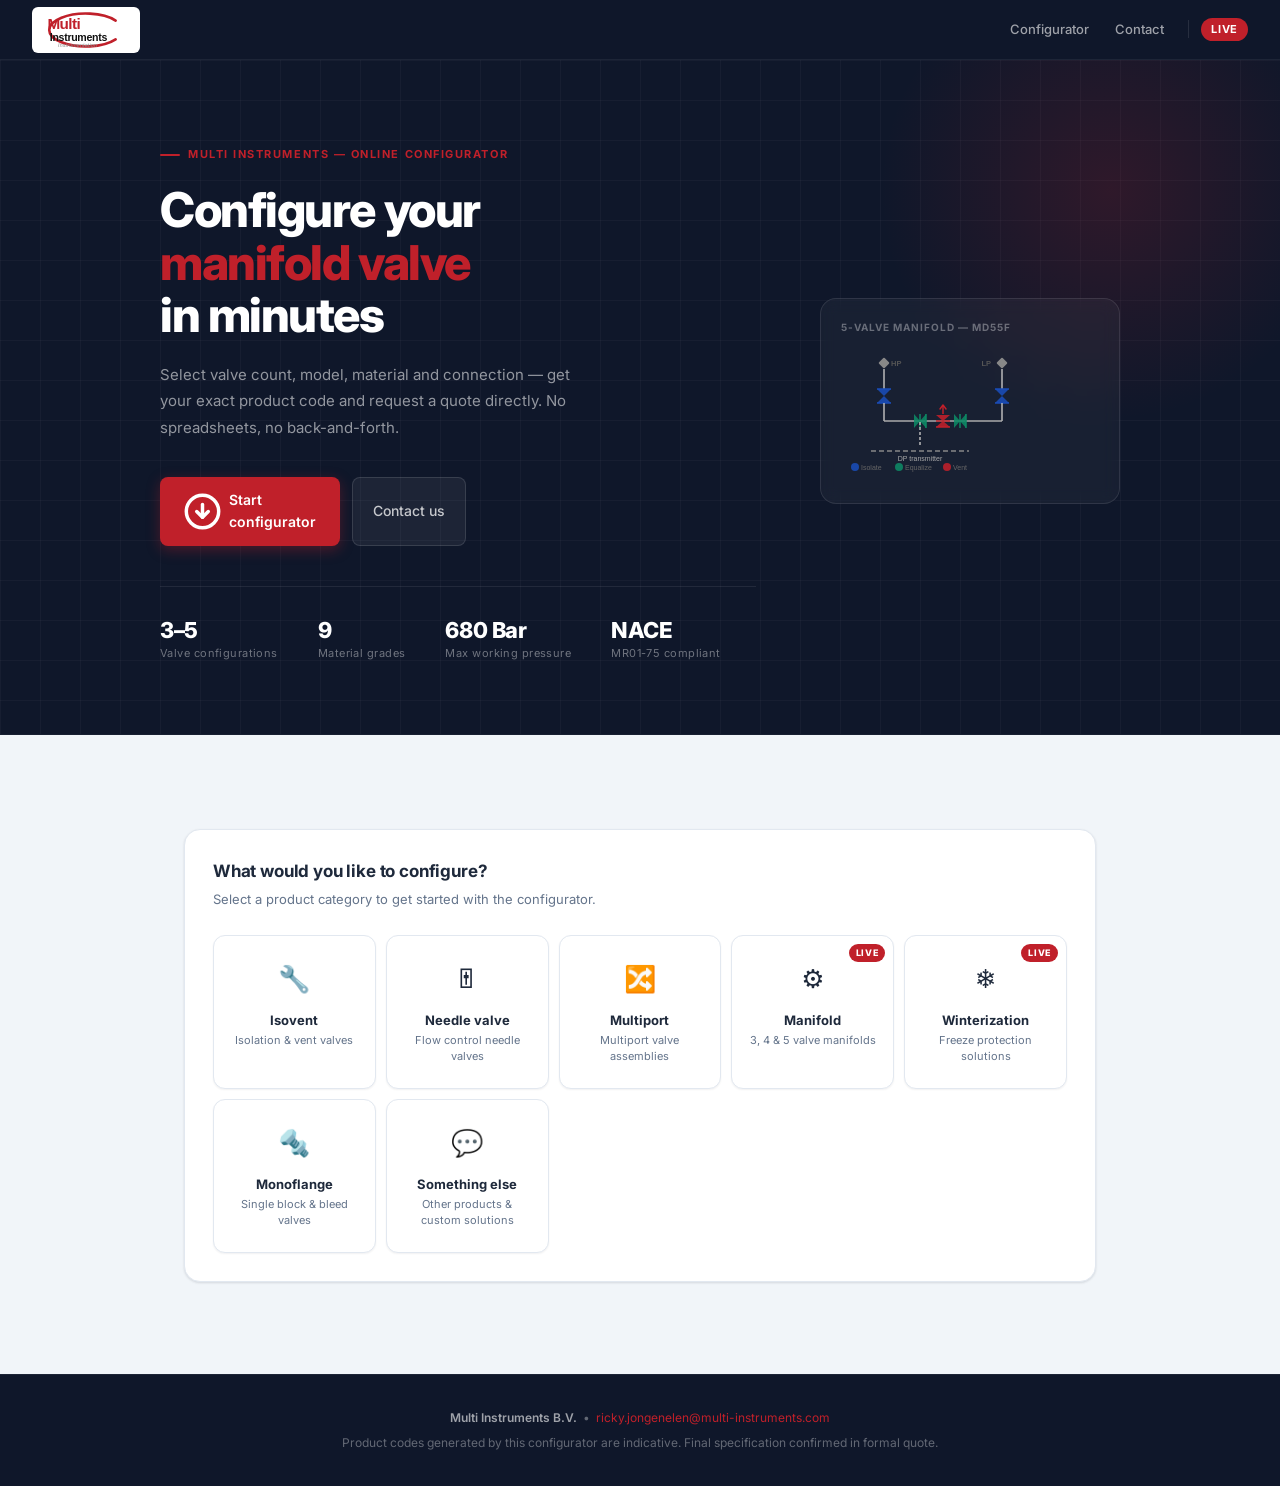
==== commit 791ec1b3: "Fix logo: exact 1:1 recreation with white background, correct oval arc and colors https://claude.ai/" ====
--- a/bundle.html
+++ b/bundle.html
@@ -556,17 +556,19 @@
 <!-- ── Topbar ──────────────────────────────────────────── -->
 <header class="topbar">
   <a class="logo-wrap" href="#" onclick="reset();return false;">
-    <!-- Multi Instruments logo — SVG recreation -->
-    <svg viewBox="0 0 172 60" fill="none" xmlns="http://www.w3.org/2000/svg" style="height:42px;width:auto;flex-shrink:0;">
-      <!-- Red C-arc: opens to the right -->
-      <path d="M108,6 A40,24 0 1 0 108,54" stroke="#C0202A" stroke-width="5" fill="none" stroke-linecap="butt"/>
-      <!-- "Multi" bold red -->
-      <text x="14" y="30" font-family="Arial Black,Arial,sans-serif" font-weight="900" font-size="26" fill="#C0202A" letter-spacing="-0.5">Multi</text>
-      <!-- "Instruments" bold dark, slightly smaller -->
-      <text x="14" y="50" font-family="Arial Black,Arial,sans-serif" font-weight="900" font-size="17" fill="#f8fafc" letter-spacing="-0.3">Instruments</text>
-      <!-- "Instrumentation" italic small, muted -->
-      <text x="15" y="60" font-family="Arial,sans-serif" font-style="italic" font-size="8.5" fill="rgba(255,255,255,0.3)" letter-spacing="0.5">Instrumentation</text>
-    </svg>
+    <!-- Multi Instruments logo — exact recreation -->
+    <span style="display:inline-flex;align-items:center;background:#fff;border-radius:6px;padding:3px 8px 3px 6px;">
+      <svg viewBox="0 0 160 68" xmlns="http://www.w3.org/2000/svg" style="height:40px;width:auto;flex-shrink:0;">
+        <!-- Nearly complete red oval, gap at lower-right (~60°) -->
+        <path d="M 132,50 A 62,28 0 1 1 132,18" stroke="#C0202A" stroke-width="4.5" fill="none" stroke-linecap="round"/>
+        <!-- "Multi" bold red -->
+        <text x="16" y="33" font-family="Arial Black,Arial,sans-serif" font-weight="900" font-size="26" fill="#C0202A" letter-spacing="-1">Multi</text>
+        <!-- "Instruments" bold black -->
+        <text x="20" y="52" font-family="Arial Black,Arial,sans-serif" font-weight="900" font-size="18" fill="#111111" letter-spacing="-0.5">Instruments</text>
+        <!-- "Instrumentation" italic small -->
+        <text x="34" y="63" font-family="Arial,sans-serif" font-style="italic" font-size="9" fill="#888" letter-spacing="0.3">Instrumentation</text>
+      </svg>
+    </span>
   </a>
 
   <div class="topbar-right">
